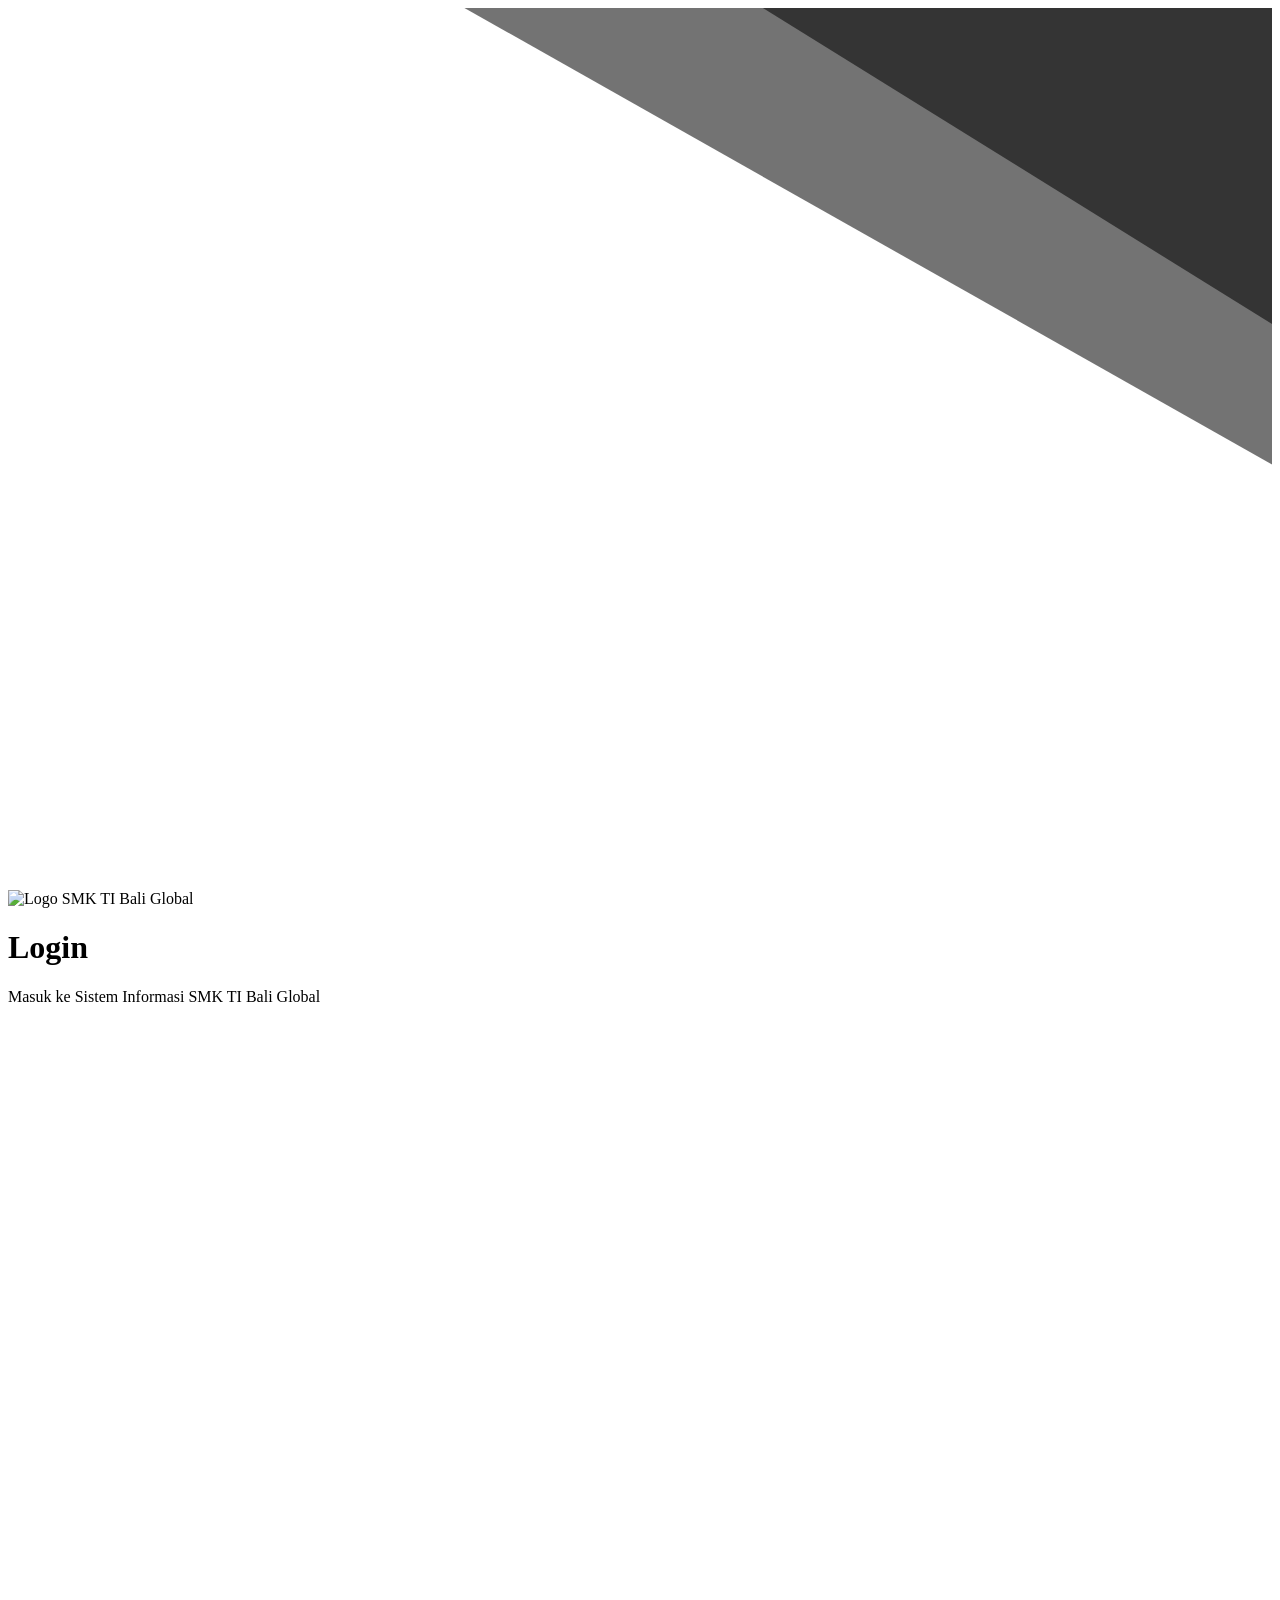
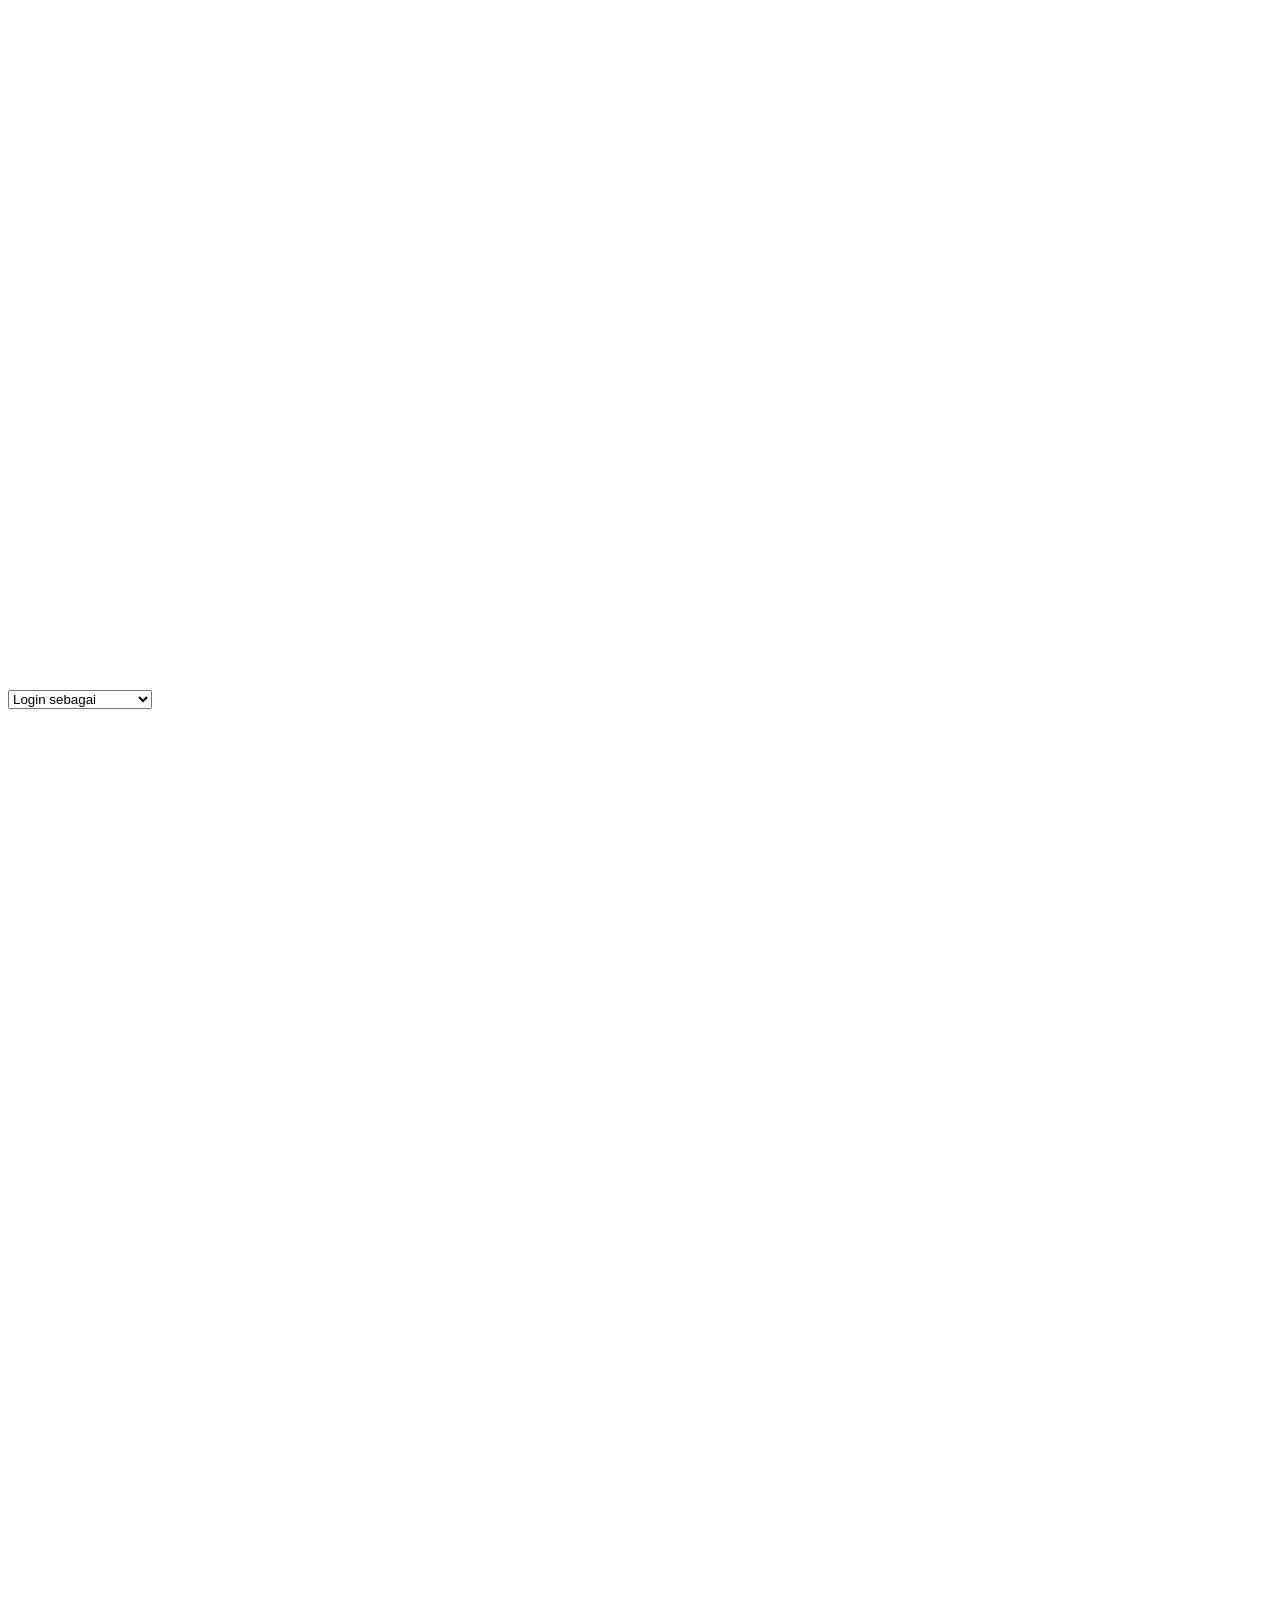
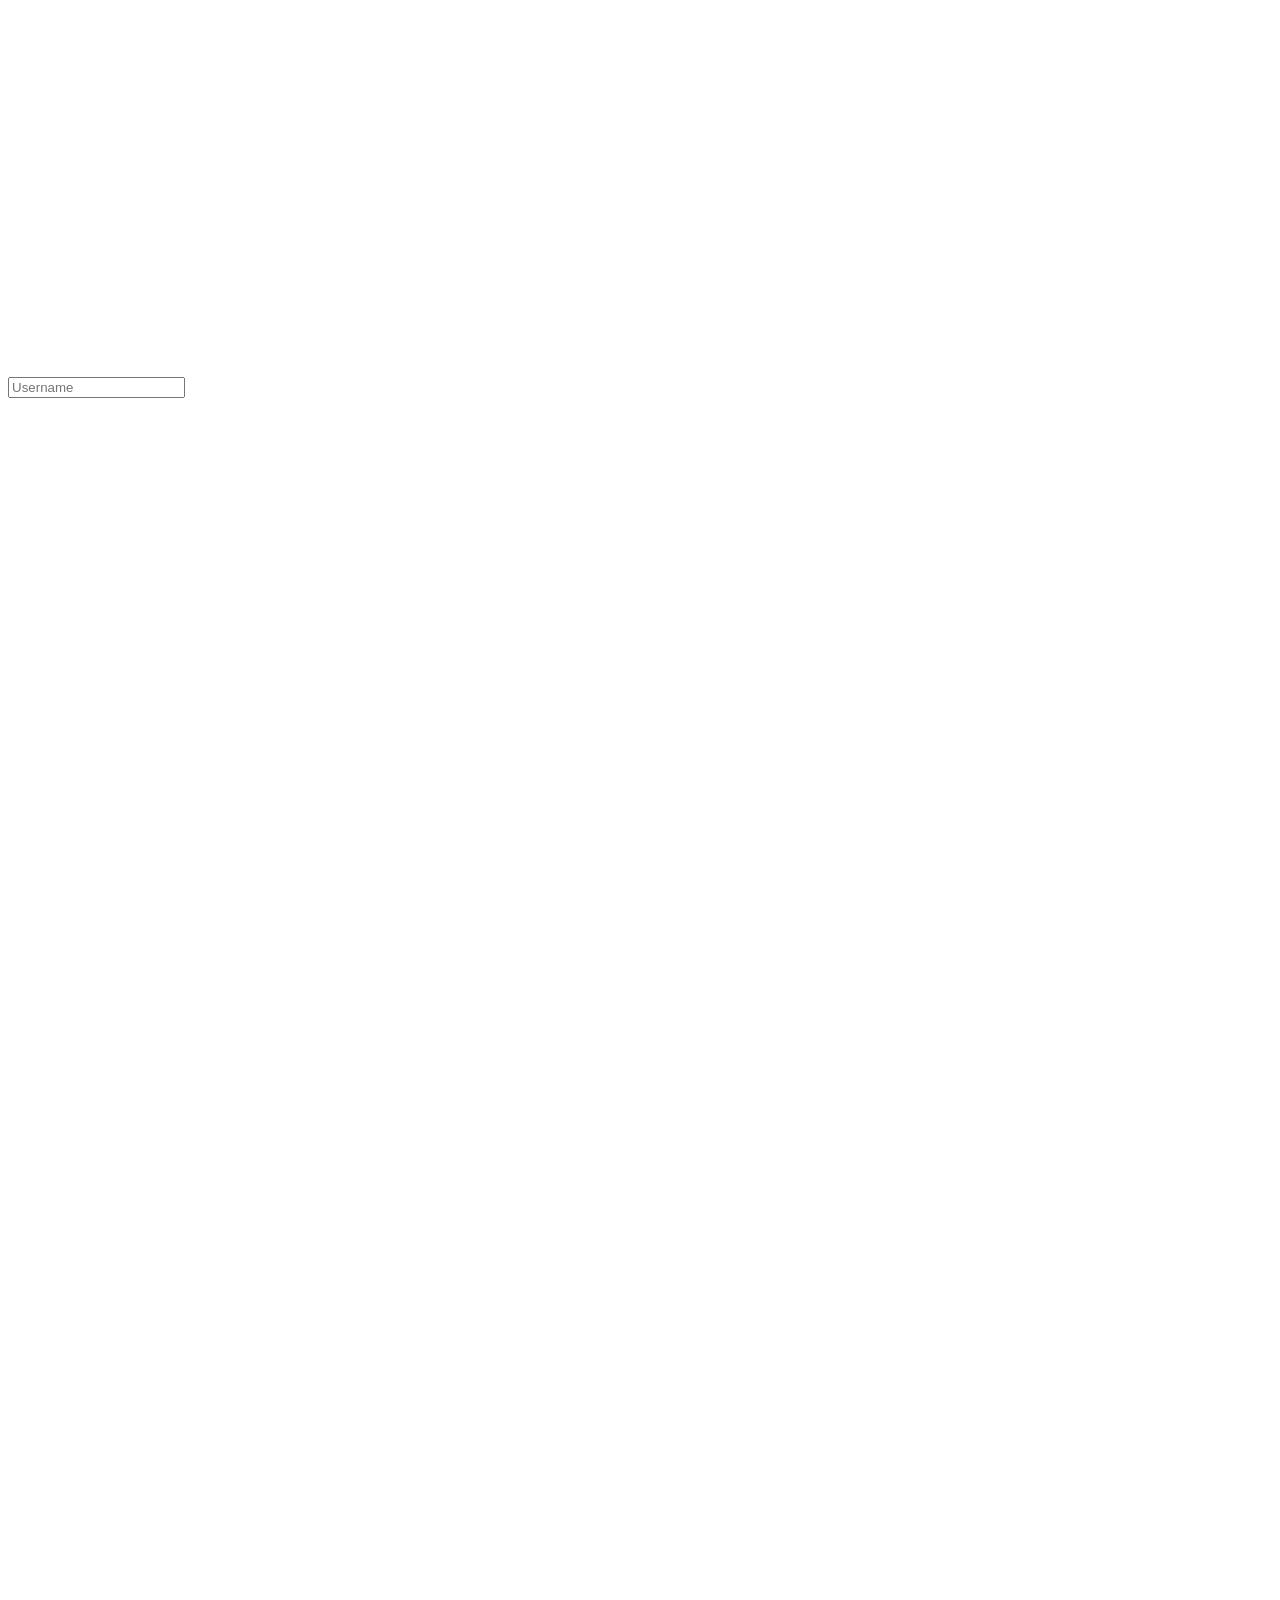
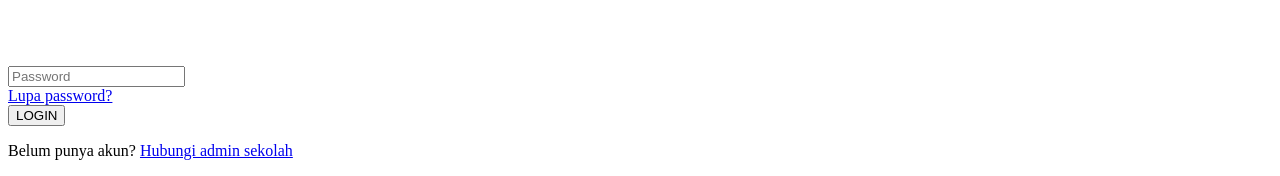
==== index.html @ 6b093556 "Create index.html" ====
<!DOCTYPE html>
<html lang="id">
<head>
<meta charset="UTF-8">
<meta name="viewport" content="width=device-width, initial-scale=1.0">
<title>Login — SIM SMK TI Bali Global</title>
<link rel="preconnect" href="https://fonts.googleapis.com">
<link rel="preconnect" href="https://fonts.gstatic.com" crossorigin>
<link href="https://fonts.googleapis.com/css2?family=Poppins:wght@500;600;700&family=Inter:wght@400;500;600&display=swap" rel="stylesheet">
<link rel="stylesheet" href="style.css">
</head>
<body>

<svg class="deco" viewBox="0 0 720 500" preserveAspectRatio="none" xmlns="http://www.w3.org/2000/svg" aria-hidden="true">
  <polygon points="720,0 720,260 260,0" fill="var(--gold)" opacity="0.55"/>
  <polygon points="720,0 720,180 430,0" fill="var(--flame)" opacity="0.55"/>
</svg>

<div class="card">
  <div class="panel">
    <div class="spin-stage">
      <img src="logo.png" alt="Logo SMK TI Bali Global" class="logo-spin">
    </div>
  </div>

  <div class="form-area">
    <h1>Login</h1>
    <p class="sub">Masuk ke Sistem Informasi SMK TI Bali Global</p>

    <form autocomplete="off">
      <div class="field select-field">
        <svg viewBox="0 0 24 24" fill="none" stroke-width="1.8" stroke-linecap="round" stroke-linejoin="round"><path d="M4 19.5V5a2 2 0 0 1 2-2h13v14H6a2 2 0 0 0-2 2Z"/><path d="M4 19.5A2 2 0 0 0 6 21h13"/></svg>
        <select required>
          <option value="" disabled selected>Login sebagai</option>
          <option value="siswa">Siswa</option>
          <option value="guru">Guru</option>
          <option value="industri">Pembimbing Industri</option>
          <option value="admin">Admin</option>
        </select>
      </div>

      <div class="field">
        <svg viewBox="0 0 24 24" fill="none" stroke-width="1.8" stroke-linecap="round" stroke-linejoin="round"><circle cx="12" cy="8" r="3.6"/><path d="M4.5 20c1.4-3.6 4.3-5.5 7.5-5.5s6.1 1.9 7.5 5.5"/></svg>
        <input type="text" placeholder="Username" required>
      </div>

      <div class="field">
        <svg viewBox="0 0 24 24" fill="none" stroke-width="1.8" stroke-linecap="round" stroke-linejoin="round"><rect x="5" y="10.5" width="14" height="9" rx="1.8"/><path d="M8 10.5V7.5a4 4 0 0 1 8 0v3"/></svg>
        <input type="password" placeholder="Password" required>
      </div>

      <div class="row-between">
        <label class="remember"> </label>
        <a href="#">Lupa password?</a>
      </div>

      <button type="submit" class="btn-login">LOGIN</button>
    </form>

    <p class="form-foot">Belum punya akun? <a href="#">Hubungi admin sekolah</a></p>
  </div>
</div>

<script src="script.js"></script>
</body>
</html>
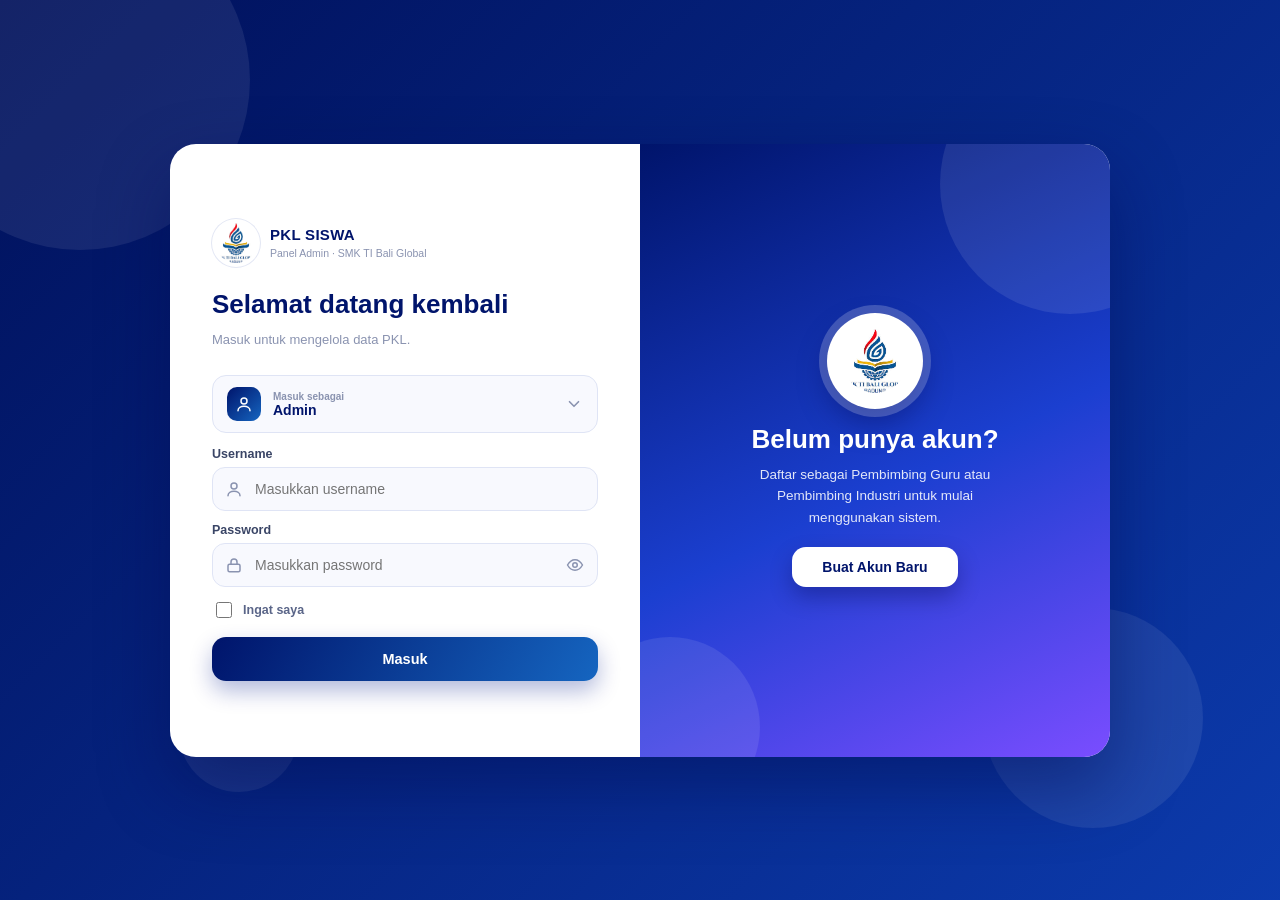
==== commit 4bb107df: "Add files via upload" ====
--- a/index.html
+++ b/index.html
@@ -2,65 +2,86 @@
 <html lang="id">
 <head>
 <meta charset="UTF-8">
-<meta name="viewport" content="width=device-width, initial-scale=1.0">
-<title>Login — SIM SMK TI Bali Global</title>
-<link rel="preconnect" href="https://fonts.googleapis.com">
-<link rel="preconnect" href="https://fonts.gstatic.com" crossorigin>
-<link href="https://fonts.googleapis.com/css2?family=Poppins:wght@500;600;700&family=Inter:wght@400;500;600&display=swap" rel="stylesheet">
+<meta name="viewport" content="width=device-width,initial-scale=1">
+<title>Admin - Sistem PKL Siswa</title>
 <link rel="stylesheet" href="style.css">
 </head>
 <body>
+<aside id="sidebar">
+  <div class="brand"><img src="[data-uri]" id="logoimg"><div><strong>PKL SISWA</strong><small>Panel Admin</small></div></div>
+  <div class="navscroll">
+  <nav>
+    <a class="active" href="#dashboard"><i class="ic"><svg viewBox="0 0 24 24" fill="none" stroke="currentColor" stroke-width="2" stroke-linecap="round" stroke-linejoin="round"><rect x="3" y="3" width="7" height="9" rx="1.5"/><rect x="14" y="3" width="7" height="5" rx="1.5"/><rect x="14" y="12" width="7" height="9" rx="1.5"/><rect x="3" y="16" width="7" height="5" rx="1.5"/></svg></i><span>Dashboard</span></a>
+    <a href="#notifikasi"><i class="ic"><svg viewBox="0 0 24 24" fill="none" stroke="currentColor" stroke-width="2" stroke-linecap="round" stroke-linejoin="round"><path d="M18 8a6 6 0 0 0-12 0c0 7-3 9-3 9h18s-3-2-3-9"/><path d="M13.73 21a2 2 0 0 1-3.46 0"/></svg></i><span>Notifikasi</span></a>
+    <a href="#siswa"><i class="ic"><svg viewBox="0 0 24 24" fill="none" stroke="currentColor" stroke-width="2" stroke-linecap="round" stroke-linejoin="round"><circle cx="12" cy="8" r="4"/><path d="M4 21c0-4 4-6 8-6s8 2 8 6"/></svg></i><span>Daftar Siswa</span></a>
+    <a href="#nilai"><i class="ic"><svg viewBox="0 0 24 24" fill="none" stroke="currentColor" stroke-width="2" stroke-linecap="round" stroke-linejoin="round"><rect x="6" y="4" width="12" height="17" rx="2"/><path d="M9 4V3a1 1 0 0 1 1-1h4a1 1 0 0 1 1 1v1"/><path d="M9 12l2 2 4-4"/></svg></i><span>Nilai Pkl Siswa</span></a>
+    <a href="#chat"><i class="ic"><svg viewBox="0 0 24 24" fill="none" stroke="currentColor" stroke-width="2" stroke-linecap="round" stroke-linejoin="round"><path d="M21 11.5a8.5 8.5 0 0 1-8.5 8.5 8.4 8.4 0 0 1-3.8-.9L3 21l1.9-5.7A8.5 8.5 0 1 1 21 11.5z"/></svg></i><span>Chat</span></a>
+    <a href="#admin2"><i class="ic"><svg viewBox="0 0 24 24" fill="none" stroke="currentColor" stroke-width="2" stroke-linecap="round" stroke-linejoin="round"><path d="M16 21v-2a4 4 0 0 0-4-4H6a4 4 0 0 0-4 4v2"/><circle cx="9" cy="7" r="4"/><path d="M22 21v-2a4 4 0 0 0-3-3.87"/><path d="M16 3.13a4 4 0 0 1 0 7.75"/></svg></i><span>Daftar Admin</span></a>
+    <a href="#guru"><i class="ic"><svg viewBox="0 0 24 24" fill="none" stroke="currentColor" stroke-width="2" stroke-linecap="round" stroke-linejoin="round"><circle cx="9" cy="8" r="4"/><path d="M2 21c0-4 3.5-6 7-6s7 2 7 6"/><path d="M16 11l2 2 4-4"/></svg></i><span>Daftar Guru</span></a>
+    <a href="#monitoring"><i class="ic"><svg viewBox="0 0 24 24" fill="none" stroke="currentColor" stroke-width="2" stroke-linecap="round" stroke-linejoin="round"><path d="M3 12h4l2 8 4-16 2 8h6"/></svg></i><span>Monitoring</span></a>
+    <a href="#penempatan"><i class="ic"><svg viewBox="0 0 24 24" fill="none" stroke="currentColor" stroke-width="2" stroke-linecap="round" stroke-linejoin="round"><rect x="4" y="3" width="16" height="18" rx="1"/><path d="M9 21v-4h6v4"/><path d="M8 7h1M8 11h1M15 7h1M15 11h1"/></svg></i><span>Tempat Pkl Siswa</span></a>
+    <a href="#rekomendasi"><i class="ic"><svg viewBox="0 0 24 24" fill="none" stroke="currentColor" stroke-width="2" stroke-linecap="round" stroke-linejoin="round"><path d="M3 21V10l5 3V10l5 3V7l5 4v10z"/><path d="M3 21h18"/></svg></i><span>Tempat Rekomendasi</span></a>
+    <a href="#jurusan"><i class="ic"><svg viewBox="0 0 24 24" fill="none" stroke="currentColor" stroke-width="2" stroke-linecap="round" stroke-linejoin="round"><path d="M2 9l10-5 10 5-10 5-10-5z"/><path d="M6 11v5c0 1.5 3 3 6 3s6-1.5 6-3v-5"/></svg></i><span>Jurusan</span></a>
+    <a href="#absensi"><i class="ic"><svg viewBox="0 0 24 24" fill="none" stroke="currentColor" stroke-width="2" stroke-linecap="round" stroke-linejoin="round"><rect x="3" y="4" width="18" height="17" rx="2"/><path d="M16 2v4M8 2v4M3 10h18"/><path d="M9 15l2 2 4-4"/></svg></i><span>Absensi</span></a>
+    <a href="#berkas"><i class="ic"><svg viewBox="0 0 24 24" fill="none" stroke="currentColor" stroke-width="2" stroke-linecap="round" stroke-linejoin="round"><path d="M3 6a1 1 0 0 1 1-1h5l2 2h9a1 1 0 0 1 1 1v10a1 1 0 0 1-1 1H4a1 1 0 0 1-1-1z"/></svg></i><span>Berkas</span></a>
+    <a href="#jurnal"><i class="ic"><svg viewBox="0 0 24 24" fill="none" stroke="currentColor" stroke-width="2" stroke-linecap="round" stroke-linejoin="round"><path d="M5 4a2 2 0 0 1 2-2h11v18H7a2 2 0 0 0-2 2z"/><path d="M5 22V4"/><path d="M9 7h6M9 11h6"/></svg></i><span>Jurnal PKL</span></a>
+  </nav>
+  </div>
+  <button class="logout" onclick="out()"><i class="ic"><svg viewBox="0 0 24 24" fill="none" stroke="currentColor" stroke-width="2" stroke-linecap="round" stroke-linejoin="round"><path d="M9 21H5a2 2 0 0 1-2-2V5a2 2 0 0 1 2-2h4"/><path d="M16 17l5-5-5-5"/><path d="M21 12H9"/></svg></i><span>Logout</span></button>
+</aside>
+<div id="backdrop" onclick="toggleMenu()"></div>
 
-<svg class="deco" viewBox="0 0 720 500" preserveAspectRatio="none" xmlns="http://www.w3.org/2000/svg" aria-hidden="true">
-  <polygon points="720,0 720,260 260,0" fill="var(--gold)" opacity="0.55"/>
-  <polygon points="720,0 720,180 430,0" fill="var(--flame)" opacity="0.55"/>
-</svg>
+<main>
+<header>
+  <button class="menu" onclick="toggleMenu()"><svg viewBox="0 0 24 24" fill="none" stroke="currentColor" stroke-width="2" stroke-linecap="round" stroke-linejoin="round"><path d="M4 7h16M4 12h16M4 17h16"/></svg></button>
+  <div><small>SISTEM PKL</small><h1 id="title">Dashboard Admin</h1></div>
+  <div class="account"><span class="avatar">AD</span><b>Administrator</b></div>
+</header>
 
-<div class="card">
-  <div class="panel">
-    <div class="spin-stage">
-      <img src="logo.png" alt="Logo SMK TI Bali Global" class="logo-spin">
-    </div>
+<div id="view"></div>
+</main>
+
+<div id="bottom"></div>
+<div id="modal" class="modal"><div class="modalbox" id="mbox"></div></div>
+
+<div id="auth" class="auth">
+ <i class="ab ab1"></i><i class="ab ab2"></i><i class="ab ab3"></i>
+ <div class="acard" id="acard">
+  <form class="apanel fl" id="fLogin" onsubmit="doLogin(event)" autocomplete="on">
+   <div class="abrand"><img class="alogo" alt=""><div><b>PKL SISWA</b><small>Panel Admin · SMK TI Bali Global</small></div></div>
+   <h2>Selamat datang kembali</h2><p class="asub">Masuk untuk mengelola data PKL.</p>
+   <div class="amsg" id="msgL"></div>
+   <div class="rsel" id="rsel"><button type="button" class="rbtn" onclick="rTog()"><span class="ric"><svg viewBox="0 0 24 24"><circle cx="12" cy="8" r="4"/><path d="M4 21c0-4 4-6 8-6s8 2 8 6"/></svg></span><span class="rtxt"><small>Masuk sebagai</small><b id="rlabel">Admin</b></span><svg class="rchev" viewBox="0 0 24 24"><path d="M6 9l6 6 6-6"/></svg></button>
+    <div class="rmenu" id="rmenu">
+     <button type="button" class="rop" data-r="Administrator" onclick="setRole('Administrator')"><span>Admin</span></button>
+     <button type="button" class="rop" data-r="Pembimbing Guru" onclick="setRole('Pembimbing Guru')"><span>Pembimbing Guru</span></button>
+     <button type="button" class="rop" data-r="Pembimbing Industri" onclick="setRole('Pembimbing Industri')"><span>Pembimbing Industri</span></button>
+     <button type="button" class="rop" data-r="Siswa" onclick="setRole('Siswa')"><span>Siswa</span></button>
+    </div></div>
+   <label>Username<span class="af"><svg viewBox="0 0 24 24"><circle cx="12" cy="8" r="4"/><path d="M4 21c0-4 4-6 8-6s8 2 8 6"/></svg><input id="lu" placeholder="Masukkan username" autocomplete="username" required></span></label>
+   <label>Password<span class="af"><svg viewBox="0 0 24 24"><rect x="4" y="11" width="16" height="10" rx="2"/><path d="M8 11V8a4 4 0 0 1 8 0v3"/></svg><input id="lp" type="password" placeholder="Masukkan password" autocomplete="current-password" required><button type="button" class="eye" onclick="eyeT('lp')" aria-label="Tampilkan password"><svg viewBox="0 0 24 24"><path d="M2 12s4-7 10-7 10 7 10 7-4 7-10 7S2 12 2 12z"/><circle cx="12" cy="12" r="3"/></svg></button></span></label>
+   <div class="arow"><label class="chkl"><input type="checkbox" id="lr"> Ingat saya</label></div>
+   <button class="abtn" type="submit">Masuk</button>
+      <p class="amob">Belum punya akun? <a href="#" onclick="swAuth(1);return false">Daftar</a></p>
+  </form>
+  <form class="apanel fr" id="fReg" onsubmit="doReg(event)" autocomplete="off">
+   <h2>Buat akun baru</h2><p class="asub">Untuk Admin/Pembimbing. Akun siswa dibuat admin di Daftar Siswa.</p>
+   <div class="amsg" id="msgR"></div>
+   <label>Kategori<span class="af"><select id="rk" onchange="rkc()"><option value="Pembimbing Guru">Pembimbing Guru</option><option value="Pembimbing Industri">Pembimbing Industri</option><option value="Administrator">Administrator</option></select></span></label>
+   <label id="rtw" style="display:none">Perusahaan<span class="af"><select id="rt"></select></span></label>
+   <label>Nama lengkap<span class="af"><svg viewBox="0 0 24 24"><circle cx="12" cy="8" r="4"/><path d="M4 21c0-4 4-6 8-6s8 2 8 6"/></svg><input id="rn" placeholder="Nama lengkap" required></span></label>
+   <label>Username<span class="af"><svg viewBox="0 0 24 24"><path d="M16 12a4 4 0 1 1-8 0 4 4 0 0 1 8 0z"/><path d="M16 12v1.5a2.5 2.5 0 0 0 5 0V12a9 9 0 1 0-3.5 7"/></svg><input id="ru" placeholder="Pilih username" required></span></label>
+   <label>Password<span class="af"><svg viewBox="0 0 24 24"><rect x="4" y="11" width="16" height="10" rx="2"/><path d="M8 11V8a4 4 0 0 1 8 0v3"/></svg><input id="rp" type="password" placeholder="Minimal 6 karakter" required><button type="button" class="eye" onclick="eyeT('rp')" aria-label="Tampilkan password"><svg viewBox="0 0 24 24"><path d="M2 12s4-7 10-7 10 7 10 7-4 7-10 7S2 12 2 12z"/><circle cx="12" cy="12" r="3"/></svg></button></span></label>
+   <label>Ulangi password<span class="af"><svg viewBox="0 0 24 24"><rect x="4" y="11" width="16" height="10" rx="2"/><path d="M8 11V8a4 4 0 0 1 8 0v3"/></svg><input id="rp2" type="password" placeholder="Ulangi password" required></span></label>
+   <button class="abtn" type="submit">Buat Akun</button>
+   <p class="amob">Sudah punya akun? <a href="#" onclick="swAuth(0);return false">Masuk</a></p>
+  </form>
+  <div class="aov" id="aov">
+   <div class="ovc ovA"><div class="ovi"><img class="alogo" alt=""></div><h3>Belum punya akun?</h3><p>Daftar sebagai Pembimbing Guru atau Pembimbing Industri untuk mulai menggunakan sistem.</p><button type="button" onclick="swAuth(1)">Buat Akun Baru</button></div>
+   <div class="ovc ovB"><div class="ovi"><img class="alogo" alt=""></div><h3>Sudah punya akun?</h3><p>Masuk untuk melanjutkan ke panel Sistem PKL Siswa.</p><button type="button" onclick="swAuth(0)">Masuk</button></div>
   </div>
-
-  <div class="form-area">
-    <h1>Login</h1>
-    <p class="sub">Masuk ke Sistem Informasi SMK TI Bali Global</p>
-
-    <form autocomplete="off">
-      <div class="field select-field">
-        <svg viewBox="0 0 24 24" fill="none" stroke-width="1.8" stroke-linecap="round" stroke-linejoin="round"><path d="M4 19.5V5a2 2 0 0 1 2-2h13v14H6a2 2 0 0 0-2 2Z"/><path d="M4 19.5A2 2 0 0 0 6 21h13"/></svg>
-        <select required>
-          <option value="" disabled selected>Login sebagai</option>
-          <option value="siswa">Siswa</option>
-          <option value="guru">Guru</option>
-          <option value="industri">Pembimbing Industri</option>
-          <option value="admin">Admin</option>
-        </select>
-      </div>
-
-      <div class="field">
-        <svg viewBox="0 0 24 24" fill="none" stroke-width="1.8" stroke-linecap="round" stroke-linejoin="round"><circle cx="12" cy="8" r="3.6"/><path d="M4.5 20c1.4-3.6 4.3-5.5 7.5-5.5s6.1 1.9 7.5 5.5"/></svg>
-        <input type="text" placeholder="Username" required>
-      </div>
-
-      <div class="field">
-        <svg viewBox="0 0 24 24" fill="none" stroke-width="1.8" stroke-linecap="round" stroke-linejoin="round"><rect x="5" y="10.5" width="14" height="9" rx="1.8"/><path d="M8 10.5V7.5a4 4 0 0 1 8 0v3"/></svg>
-        <input type="password" placeholder="Password" required>
-      </div>
-
-      <div class="row-between">
-        <label class="remember"> </label>
-        <a href="#">Lupa password?</a>
-      </div>
-
-      <button type="submit" class="btn-login">LOGIN</button>
-    </form>
-
-    <p class="form-foot">Belum punya akun? <a href="#">Hubungi admin sekolah</a></p>
-  </div>
+ </div>
 </div>
-
 <script src="script.js"></script>
 </body>
 </html>
--- a/style.css
+++ b/style.css
@@ -0,0 +1,1875 @@
+/* =========================================================
+   WENS PKL — ADMIN UI
+   VISUAL REDESIGN ONLY
+   index.html dan script.js tidak diubah.
+========================================================= */
+
+*{box-sizing:border-box}
+html,body{overflow-x:hidden;max-width:100%}
+html{scroll-behavior:smooth}
+body.menuopen{overflow:hidden}
+
+:root{
+  --navy:#183b68;
+  --navy-dark:#14345d;
+  --blue:#2d6fb7;
+  --blue-soft:#eef5fc;
+  --blue-hover:#e5effa;
+  --ink:#273449;
+  --muted:#7b8494;
+  --line:#e7ebf1;
+  --bg:#f5f7fa;
+  --white:#fff;
+  --green:#20a66a;
+  --green-bg:#eaf8f1;
+  --yellow:#d69b20;
+  --yellow-bg:#fff6df;
+  --red:#d9534f;
+  --red-bg:#fdeceb;
+  --shadow:0 2px 10px rgba(25,49,80,.045);
+  --shadow-hover:0 8px 24px rgba(25,49,80,.09);
+}
+
+body{
+  margin:0;
+  font-family:Inter,"Segoe UI",Arial,sans-serif;
+  background:var(--bg);
+  color:var(--ink);
+  -webkit-font-smoothing:antialiased;
+}
+button,input,select,textarea{font:inherit}
+button{border:0;cursor:pointer;transition:.16s ease}
+
+/* ========================= SIDEBAR ========================= */
+#backdrop{
+  display:none;
+  position:fixed;
+  inset:0;
+  background:rgba(10,29,51,.42);
+  z-index:40;
+}
+#backdrop.show{display:block}
+
+#sidebar{
+  position:fixed;
+  inset:0 auto 0 0;
+  width:214px;
+  background:#193f6d;
+  color:#fff;
+  padding:18px 12px 14px;
+  z-index:50;
+  display:flex;
+  flex-direction:column;
+  box-shadow:3px 0 16px rgba(17,42,70,.10);
+}
+
+.brand{
+  display:flex;
+  align-items:center;
+  gap:10px;
+  padding:5px 8px 18px;
+  margin-bottom:13px;
+  border-bottom:1px solid rgba(255,255,255,.10);
+}
+.brand img{
+  width:39px;
+  height:39px;
+  object-fit:contain;
+  background:#fff;
+  border-radius:9px;
+  padding:3px;
+  box-shadow:0 2px 7px rgba(0,0,0,.14);
+}
+.brand strong{
+  display:block;
+  color:#fff;
+  font-size:13px;
+  line-height:1.15;
+  letter-spacing:.1px;
+}
+.brand small{
+  display:block;
+  margin-top:3px;
+  color:#b8c8dc;
+  font-size:9px;
+  line-height:1.2;
+}
+.navscroll{flex:1 1 auto;overflow-y:auto;overflow-x:hidden;min-height:0;padding-right:2px}
+nav{display:grid;gap:3px}
+nav a{
+  color:#c6d3e5;
+  text-decoration:none;
+  padding:9px 10px;
+  min-height:37px;
+  border-radius:7px;
+  font-size:11px;
+  display:flex;
+  align-items:center;
+  gap:10px;
+  font-weight:500;
+  letter-spacing:.05px;
+}
+nav a:hover{
+  background:rgba(255,255,255,.075);
+  color:#fff;
+}
+nav a.active{
+  background:#315b88;
+  color:#fff;
+  font-weight:650;
+  box-shadow:inset 3px 0 0 #fff;
+}
+nav a.active .ic{color:#fff}
+.ic{
+  width:15px;
+  height:15px;
+  flex:none;
+  display:inline-flex;
+  color:#a9bed6;
+}
+.ic svg{width:100%;height:100%}
+nav a:hover .ic,nav a.active .ic{color:inherit}
+.logout{
+  flex:none;
+  margin-top:10px;
+  background:rgba(255,255,255,.065);
+  color:#d8e2ef;
+  padding:9px 10px;
+  min-height:37px;
+  border-radius:7px;
+  text-align:left;
+  font-size:11px;
+  font-weight:600;
+  display:flex;
+  align-items:center;
+  gap:10px;
+  border-top:1px solid rgba(255,255,255,.08);
+}
+.logout:hover{background:var(--red);color:#fff}
+.logout .ic{color:#a9bed6}
+.logout:hover .ic{color:#fff}
+
+/* ========================= MAIN / HEADER ========================= */
+main{margin-left:214px;min-height:100vh}
+header{
+  height:64px;
+  background:#fff;
+  border-bottom:1px solid var(--line);
+  display:flex;
+  align-items:center;
+  justify-content:space-between;
+  padding:0 28px;
+  position:sticky;
+  top:0;
+  z-index:30;
+  box-shadow:0 1px 7px rgba(22,45,72,.025);
+}
+header small{
+  display:block;
+  color:#8a93a2;
+  font-size:9px;
+  font-weight:500;
+  letter-spacing:.25px;
+}
+h1{
+  font-size:18px;
+  line-height:1.15;
+  margin:2px 0 0;
+  color:#273449;
+  font-weight:650;
+}
+.account{
+  display:flex;
+  align-items:center;
+  gap:9px;
+  font-size:10.5px;
+  font-weight:600;
+  color:#4a5669;
+}
+.avatar{
+  width:31px;
+  height:31px;
+  border-radius:50%;
+  background:#edf3f9;
+  color:#2d6fb7;
+  display:grid;
+  place-items:center;
+  font-size:10px;
+  font-weight:800;
+  border:1px solid #d7e4f2;
+}
+.menu{
+  display:none;
+  background:none;
+  font-size:22px;
+  color:var(--navy);
+  width:25px;
+  height:25px;
+  padding:0;
+}
+.menu svg{width:100%;height:100%}
+
+/* ========================= PAGES ========================= */
+.page{
+  display:none;
+  padding:25px 27px 35px;
+  max-width:1500px;
+  margin:auto;
+}
+.page.active{display:block}
+
+.hero{
+  background:#fff;
+  color:var(--ink);
+  padding:21px 23px;
+  border:1px solid var(--line);
+  border-radius:9px;
+  margin-bottom:17px;
+  position:relative;
+  overflow:hidden;
+  box-shadow:var(--shadow);
+}
+.hero::after{
+  content:"";
+  position:absolute;
+  right:-70px;
+  top:-80px;
+  width:210px;
+  height:210px;
+  border-radius:50%;
+  background:radial-gradient(circle,rgba(45,111,183,.08),transparent 70%);
+}
+.hero span,.intro span,.modalbox>span{
+  font-size:9px;
+  font-weight:750;
+  letter-spacing:.75px;
+  color:#7e8998;
+}
+.hero h2{
+  margin:6px 0 5px;
+  font-size:21px;
+  line-height:1.25;
+  color:#25364e;
+  font-weight:700;
+}
+.hero p,.intro p{
+  font-size:10.5px;
+  line-height:1.55;
+  color:var(--muted);
+  margin:0;
+}
+
+/* ========================= DASHBOARD STATS ========================= */
+.stats{
+  display:grid;
+  grid-template-columns:repeat(4,1fr);
+  gap:13px;
+  margin-bottom:17px;
+}
+.stats>div,.mini>div{
+  background:#fff;
+  border:1px solid var(--line);
+  border-radius:9px;
+  padding:14px 15px;
+  box-shadow:var(--shadow);
+  min-height:82px;
+}
+.stats>div:hover,.mini>div:hover,.card:hover,.studentgrid article:hover,.profile:hover{
+  box-shadow:var(--shadow-hover);
+}
+.stats i{
+  float:left;
+  width:36px;
+  height:36px;
+  background:var(--blue-soft);
+  color:var(--blue);
+  border-radius:8px;
+  padding:9px;
+  margin-right:10px;
+  font-style:normal;
+  font-weight:700;
+}
+.stat-ic{width:18px;height:18px;display:block}
+.stat-ic svg{width:100%;height:100%}
+.stats span,.stats small{
+  display:block;
+  color:#8a93a2;
+  font-size:8px;
+  line-height:1.25;
+  font-weight:650;
+  letter-spacing:.35px;
+  text-transform:uppercase;
+}
+.stats b{
+  display:block;
+  font-size:20px;
+  line-height:1.2;
+  color:#26364c;
+  margin-top:3px;
+}
+
+/* ========================= CARDS / TABLES ========================= */
+.grid2{
+  display:grid;
+  grid-template-columns:1.65fr 1fr;
+  gap:15px;
+}
+.card,.studentgrid article,.profile{
+  background:#fff;
+  border:1px solid var(--line);
+  border-radius:9px;
+  padding:16px;
+  box-shadow:var(--shadow);
+  max-width:100%;
+  overflow-x:auto;
+  -webkit-overflow-scrolling:touch;
+}
+.card h3{
+  margin:0;
+  font-size:12px;
+  color:#2a394f;
+  font-weight:700;
+}
+.card>p{
+  color:var(--muted);
+  font-size:9.5px;
+  line-height:1.5;
+  margin:3px 0 12px;
+}
+
+table{width:100%;border-collapse:collapse;min-width:620px}
+th{
+  text-align:left;
+  color:#8a93a2;
+  font-size:8px;
+  font-weight:700;
+  letter-spacing:.35px;
+  text-transform:uppercase;
+  padding:9px 7px;
+  border-bottom:1px solid #dfe5ed;
+  background:#fbfcfe;
+}
+td{
+  font-size:9.5px;
+  line-height:1.35;
+  padding:11px 7px;
+  border-bottom:1px solid #eef1f5;
+  color:#3c4759;
+  vertical-align:middle;
+}
+td small,td b{display:block}
+td b{font-weight:650;color:#303d51}
+td small{color:#9299a6;font-size:8px;margin-top:2px}
+tr:hover td{background:#fafcfe}
+.card button,table button{
+  background:var(--blue-soft);
+  color:#2d6fb7;
+  padding:6px 9px;
+  border-radius:6px;
+  font-size:8.5px;
+  font-weight:700;
+}
+.card button:hover,table button:hover{background:var(--blue);color:#fff}
+
+/* Status badges */
+.ok,.pending,.rev{
+  font-style:normal;
+  font-size:7.5px;
+  font-weight:750;
+  letter-spacing:.25px;
+  padding:4px 7px;
+  border-radius:5px;
+  display:inline-block;
+  text-transform:uppercase;
+}
+.ok{background:var(--green-bg);color:#178457}
+.pending{background:var(--yellow-bg);color:#b27a13}
+.rev{background:var(--red-bg);color:#c74642}
+
+/* ========================= NOTICES ========================= */
+.notice{
+  display:flex;
+  gap:9px;
+  background:#f4f8fd;
+  padding:10px 11px;
+  border-radius:7px;
+  margin-top:9px;
+  color:#3d6e9f;
+  align-items:flex-start;
+  border-left:3px solid #5e93c9;
+}
+.notice b,.notice small{
+  display:block;
+  color:#455367;
+  font-size:9px;
+  line-height:1.35;
+}
+.notice b{font-weight:650}
+.notice small{color:#8b94a2;font-size:8px;margin-top:2px}
+.notice.warn{background:#fff7e6;color:#a87412;border-left-color:#e0a528}
+.notice.warn b{color:#8d681d}
+.notice.warn small{color:#a18b60}
+.notice-ic{width:16px;height:16px;flex:none;display:block;margin-top:1px}
+.notice-ic svg{width:100%;height:100%}
+
+/* ========================= PAGE INTRO ========================= */
+.intro{
+  display:flex;
+  justify-content:space-between;
+  align-items:flex-end;
+  gap:14px;
+  margin-bottom:15px;
+}
+.intro span{color:#8b94a2}
+.intro h2{
+  margin:4px 0 2px;
+  font-size:20px;
+  line-height:1.2;
+  color:#27374e;
+  font-weight:700;
+}
+.intro>button,.primary{
+  background:#214e7e;
+  color:#fff;
+  padding:8px 12px;
+  border-radius:6px;
+  font-size:9px;
+  line-height:1.2;
+  font-weight:700;
+  white-space:nowrap;
+}
+.intro>button:hover,.primary:hover{background:#2d6fb7}
+
+.search{
+  width:100%;
+  padding:9px 11px;
+  border:1px solid #dfe5ed;
+  border-radius:7px;
+  margin-bottom:12px;
+  outline:none;
+  background:#fff;
+  color:#39475b;
+  font-size:10px;
+}
+.search::placeholder{color:#a0a7b2}
+.search:focus{border-color:#7ea8cf;box-shadow:0 0 0 3px rgba(45,111,183,.08)}
+
+/* ========================= STUDENT / PARTNER CARDS ========================= */
+.studentgrid{
+  display:grid;
+  grid-template-columns:repeat(3,1fr);
+  gap:13px;
+}
+.studentgrid .row{display:flex;justify-content:space-between;align-items:center}
+.big{width:43px;height:43px}
+.studentgrid h3{font-size:12px;margin:11px 0 2px;color:#2b3a50}
+.studentgrid p,.studentgrid small{font-size:8.5px;color:var(--muted);display:block;line-height:1.4}
+.studentgrid hr{border:0;border-top:1px solid var(--line);margin:12px 0}
+.studentgrid label{display:block;font-size:8px;color:#7f8997;margin-top:11px;font-weight:600}
+.studentgrid label strong{float:right;color:#3b72aa}
+.bar{height:5px;background:#edf1f6;border-radius:8px;margin-top:5px;overflow:hidden}
+.bar i{display:block;height:100%;background:#5b91c3}
+.full{width:100%;margin-top:12px;background:#214e7e;color:#fff;padding:8px;border-radius:6px;font-weight:700;font-size:9px}
+.full:hover{background:#2d6fb7}
+
+/* ========================= MINI STATS ========================= */
+.mini{display:grid;grid-template-columns:repeat(4,1fr);gap:12px;margin-bottom:15px}
+.mini b{display:block;font-size:19px;line-height:1.2;margin-top:3px;color:#2b3a50}
+.mini.three{grid-template-columns:repeat(3,1fr)}
+
+/* ========================= MAP ========================= */
+.map{
+  min-height:380px;
+  border-radius:9px;
+  background:#eef2f6;
+  position:relative;
+  background-image:linear-gradient(#dfe5ec 1px,transparent 1px),linear-gradient(90deg,#dfe5ec 1px,transparent 1px);
+  background-size:38px 38px;
+  border:1px solid var(--line);
+}
+.map b{
+  position:absolute;
+  background:#3d7db8;
+  color:#fff;
+  border:3px solid white;
+  border-radius:50%;
+  padding:5px;
+  left:35%;top:30%;
+  box-shadow:0 3px 10px rgba(0,0,0,.12);
+}
+.map b:nth-child(2){left:65%;top:55%;background:#20a66a}
+.map b:nth-child(3){left:50%;top:72%;background:#d39a28}
+.map span{position:absolute;bottom:12px;left:12px;background:#fff;padding:7px 9px;border-radius:6px;font-size:8px;color:var(--muted);box-shadow:var(--shadow)}
+
+.person{display:flex;gap:9px;align-items:center;padding:10px 0;border-bottom:1px solid #eef1f5;font-size:9.5px}
+.person small{display:block;color:var(--muted);font-size:8px;margin-top:2px}
+
+/* ========================= PROFILE ========================= */
+.profile{display:grid;grid-template-columns:auto 1fr;gap:13px;align-items:center}
+.profile hr{grid-column:1/-1;width:100%;border:0;border-top:1px solid var(--line)}
+.profile p{font-size:9px;color:var(--muted)}
+.profile h2{color:#2b3a50;font-size:18px}
+.huge{width:65px;height:65px;font-size:18px;border:2px solid #c9d9e8}
+
+/* ========================= MODALS / FORMS ========================= */
+.modal{
+  display:none;
+  position:fixed;
+  inset:0;
+  background:rgba(17,38,62,.48);
+  z-index:100;
+  align-items:center;
+  justify-content:center;
+  padding:15px;
+  backdrop-filter:blur(2px);
+}
+.modal.show{display:flex}
+.modalbox{
+  background:#fff;
+  width:min(560px,100%);
+  padding:21px;
+  border:1px solid var(--line);
+  border-radius:10px;
+  position:relative;
+  max-height:92vh;
+  overflow:auto;
+  box-shadow:0 18px 55px rgba(14,35,58,.18);
+}
+.modalbox h2{font-size:16px;margin:7px 0 2px;color:#2b3a50}
+.modalbox label{display:block;font-size:9px;font-weight:700;color:#4b5668;margin-top:11px}
+.modalbox input,.modalbox select,.modalbox textarea{
+  width:100%;
+  margin-top:5px;
+  border:1px solid #dfe5ed;
+  border-radius:6px;
+  padding:9px;
+  outline:none;
+  background:#fbfcfe;
+  color:#3e4b5e;
+  font-size:10px;
+}
+.modalbox input:focus,.modalbox select:focus,.modalbox textarea:focus{border-color:#76a1c9;box-shadow:0 0 0 3px rgba(45,111,183,.07)}
+.modalbox textarea{min-height:80px;resize:vertical}
+.x{
+  position:absolute;
+  right:11px;
+  top:10px;
+  border-radius:50%;
+  width:27px;
+  height:27px;
+  background:#f0f3f7;
+  color:#647083;
+  font-size:14px;
+}
+.x:hover{background:var(--red-bg);color:var(--red)}
+.photo{height:115px;background:var(--blue-soft);border-radius:7px;margin:13px 0;display:grid;place-items:center;font-size:25px;color:#3b79b4}
+.photo small{display:block;font-size:8px;color:var(--muted)}
+.actions{display:flex;justify-content:flex-end;gap:7px;margin-top:14px}
+.danger{background:var(--red-bg);color:var(--red);padding:8px 11px;border-radius:6px;font-size:9px;font-weight:700}
+.danger:hover{background:var(--red);color:#fff}
+.actions>button:first-child{padding:8px 11px;border-radius:6px;background:#eef1f5;color:#536073;font-weight:600;font-size:9px}
+.actions>button:first-child:hover{background:#e1e6ed}
+.modalbox>small{color:var(--muted);font-size:8px}
+
+/* ========================= CHAT ========================= */
+.chatwrap{display:grid;grid-template-columns:250px 1fr;gap:13px;height:520px}
+.chatlist{background:#fff;border:1px solid var(--line);border-radius:9px;box-shadow:var(--shadow);overflow:auto;padding:6px}
+.chatitem{display:flex;align-items:center;gap:8px;padding:10px 8px;border-radius:7px;cursor:pointer;position:relative}
+.chatitem:hover,.chatitem.active{background:#edf4fb}
+.chatitem b{display:block;font-size:9.5px;color:#34445a}
+.chatitem small{display:block;font-size:8px;color:var(--muted);white-space:nowrap;overflow:hidden;text-overflow:ellipsis;max-width:150px;margin-top:2px}
+.chatitem .dot{position:absolute;right:8px;top:12px;width:7px;height:7px;border-radius:50%;background:#d7a02c}
+.chatbox{background:#fff;border:1px solid var(--line);border-radius:9px;box-shadow:var(--shadow);display:flex;flex-direction:column;overflow:hidden}
+.chatbox-head{padding:12px 15px;border-bottom:1px solid var(--line)}
+.chatbox-head b{color:#34445a;font-size:11px}
+.chatbox-head small{color:var(--muted);font-size:8px;display:block;margin-top:2px}
+.chatmsgs{flex:1;overflow:auto;padding:15px;display:flex;flex-direction:column;gap:8px}
+.msg{max-width:70%;padding:8px 10px;border-radius:9px;font-size:9.5px;line-height:1.45}
+.msg.in{background:#f0f2f5;color:#475365;align-self:flex-start;border-bottom-left-radius:2px}
+.msg.out{background:#3b78b2;color:#fff;align-self:flex-end;border-bottom-right-radius:2px}
+.chatinput{display:flex;gap:7px;padding:10px;border-top:1px solid var(--line)}
+.chatinput input{flex:1;border:1px solid #dfe5ed;border-radius:6px;padding:8px 10px;outline:none;font-size:9.5px}
+.chatinput input:focus{border-color:#76a1c9}
+.chatinput button{background:#214e7e;color:#fff;padding:0 14px;border-radius:6px;font-weight:700;font-size:9px}
+.chatinput button:hover{background:#2d6fb7}
+
+/* ========================= RESPONSIVE ========================= */
+@media(max-width:1100px){
+  .stats{grid-template-columns:repeat(2,1fr)}
+  .grid2{grid-template-columns:1fr}
+  .studentgrid{grid-template-columns:repeat(2,1fr)}
+}
+
+@media(max-width:720px){
+  #sidebar{transform:translateX(-100%);transition:.2s;box-shadow:8px 0 24px rgba(0,0,0,.15)}
+  #sidebar.open{transform:translateX(0)}
+  main{margin-left:0}
+  header{height:60px;padding:0 15px}
+  header h1{font-size:16px}
+  .menu{display:block}
+  .account b{display:none}
+  .page{padding:18px 13px 25px}
+  .hero{padding:17px 18px}
+  .hero h2{font-size:18px}
+  .studentgrid{grid-template-columns:1fr}
+  .stats{grid-template-columns:1fr 1fr;gap:9px}
+  .stats>div,.mini>div{padding:12px}
+  .mini{grid-template-columns:1fr 1fr}
+  .intro{display:block}
+  .intro>button{margin-top:9px}
+  .three{grid-template-columns:1fr}
+  .mini.three{grid-template-columns:1fr}
+  .profile{grid-template-columns:1fr}
+  .profile .avatar{margin:auto}
+  .profile>div:nth-child(2){text-align:center}
+  .chatwrap{grid-template-columns:1fr;height:auto}
+  .chatlist{max-height:180px}
+  .chatbox{height:420px}
+}
+
+@media(max-width:430px){
+  .stats{grid-template-columns:1fr}
+  .stats>div{min-height:70px}
+  .mini{grid-template-columns:1fr}
+  .card,.studentgrid article,.profile{padding:13px}
+}
+
+
+/* =========================================================
+   COMFORT VISUAL LAYER
+   Hanya menyesuaikan warna, kontras, border, dan shadow
+   agar tampilan lebih lembut di mata.
+   Struktur/fungsi HTML & JS tidak diubah.
+========================================================= */
+
+:root{
+  --navy:#24466d;
+  --navy-dark:#1f3d60;
+  --blue:#4f7fae;
+  --blue-soft:#f0f5f9;
+  --blue-hover:#eaf1f7;
+  --ink:#354255;
+  --muted:#7f8998;
+  --line:#e5e9ee;
+  --bg:#f3f5f7;
+  --white:#fff;
+  --green:#32966e;
+  --green-bg:#edf7f2;
+  --yellow:#b88a32;
+  --yellow-bg:#fbf6e9;
+  --red:#c96a67;
+  --red-bg:#faefee;
+  --shadow:0 2px 9px rgba(37,58,82,.035);
+  --shadow-hover:0 6px 18px rgba(37,58,82,.065);
+}
+
+/* Latar utama dibuat sedikit abu-abu agar kartu putih tidak terlalu
+   menyilaukan dan batas antarbagian tetap mudah dibaca. */
+body{
+  background:#f3f5f7;
+  color:#354255;
+}
+
+/* Sidebar: tetap biru seperti referensi, tetapi sedikit lebih soft. */
+#sidebar{
+  background:#24486f;
+  box-shadow:2px 0 12px rgba(25,45,68,.075);
+}
+.brand{
+  border-bottom-color:rgba(255,255,255,.075);
+}
+.brand small{color:#c0cede}
+nav a{color:#ccd7e4}
+nav a:hover{background:rgba(255,255,255,.055)}
+nav a.active{
+  background:#31577e;
+  box-shadow:inset 3px 0 0 rgba(255,255,255,.9);
+}
+.ic{color:#b7c7d8}
+
+/* Header */
+header{
+  background:#fcfcfd;
+  border-bottom-color:#e3e7ec;
+  box-shadow:0 1px 6px rgba(28,49,72,.02);
+}
+header small{color:#8c95a1}
+h1{color:#344154}
+.avatar{
+  background:#f0f4f8;
+  color:#527ca4;
+  border-color:#dce5ed;
+}
+
+/* Semua kartu */
+.hero,
+.stats>div,
+.mini>div,
+.card,
+.studentgrid article,
+.profile,
+.chatlist,
+.chatbox{
+  border-color:#e5e9ee;
+  box-shadow:0 2px 9px rgba(37,58,82,.035);
+}
+
+.hero{
+  background:#fdfdfd;
+}
+.hero::after{
+  background:radial-gradient(circle,rgba(79,127,174,.055),transparent 70%);
+}
+.hero h2,
+.intro h2,
+.card h3,
+.profile h2{
+  color:#354255;
+}
+
+/* Statistik */
+.stats i{
+  background:#f0f5f9;
+  color:#557fa8;
+}
+.stats span,.stats small{color:#8993a0}
+.stats b,.mini b{color:#354255}
+
+/* Tabel dibuat lebih soft, tanpa garis yang terlalu kontras */
+th{
+  color:#8993a0;
+  background:#f8fafb;
+  border-bottom-color:#e1e6eb;
+}
+td{
+  color:#465365;
+  border-bottom-color:#edf0f3;
+}
+td b{color:#39475a}
+td small{color:#939ba6}
+tr:hover td{background:#fafbfd}
+
+/* Tombol */
+.card button,
+table button{
+  background:#f0f5f9;
+  color:#527ca4;
+}
+.card button:hover,
+table button:hover{
+  background:#557fa8;
+  color:#fff;
+}
+.intro>button,
+.primary,
+.full,
+.chatinput button{
+  background:#315d87;
+}
+.intro>button:hover,
+.primary:hover,
+.full:hover,
+.chatinput button:hover{
+  background:#4776a0;
+}
+
+/* Badge status tidak terlalu mencolok */
+.ok{background:#edf7f2;color:#2d8562}
+.pending{background:#fbf6e9;color:#9d762b}
+.rev{background:#faefee;color:#b75f5b}
+
+/* Input/form */
+.search,
+.modalbox input,
+.modalbox select,
+.modalbox textarea,
+.chatinput input{
+  border-color:#dfe5ea;
+  background:#fcfdfe;
+  color:#465365;
+}
+.search:focus,
+.modalbox input:focus,
+.modalbox select:focus,
+.modalbox textarea:focus{
+  border-color:#8eacc5;
+  box-shadow:0 0 0 3px rgba(79,127,174,.065);
+}
+.search::placeholder{color:#a1a8b1}
+
+/* Notice */
+.notice{
+  background:#f2f6fa;
+  border-left-color:#7c9fbe;
+  color:#557796;
+}
+.notice b{color:#526174}
+.notice small{color:#8c96a2}
+.notice.warn{
+  background:#fbf7ec;
+  border-left-color:#c5a15d;
+}
+.notice.warn b{color:#7f6a3e}
+.notice.warn small{color:#9c8c68}
+
+/* Modal dibuat tidak terlalu kontras */
+.modal{
+  background:rgba(24,42,61,.38);
+  backdrop-filter:blur(2px);
+}
+.modalbox{
+  background:#fdfdfd;
+  border-color:#e4e8ed;
+  box-shadow:0 16px 45px rgba(25,43,62,.14);
+}
+.x{
+  background:#f1f3f5;
+  color:#687587;
+}
+.x:hover{background:#f8eaea;color:#b75f5b}
+.photo{background:#f0f5f9;color:#5b82a5}
+
+/* Chat */
+.chatitem:hover,
+.chatitem.active{
+  background:#f0f5f9;
+}
+.msg.in{
+  background:#f1f3f5;
+  color:#4d5969;
+}
+.msg.out{
+  background:#527da5;
+}
+.chatbox-head b{color:#3c4a5d}
+
+/* Peta */
+.map{
+  background:#edf1f4;
+  background-image:
+    linear-gradient(#dfe4e9 1px,transparent 1px),
+    linear-gradient(90deg,#dfe4e9 1px,transparent 1px);
+}
+
+/* Sedikit mengurangi efek hover agar UI terasa tenang */
+.stats>div:hover,
+.mini>div:hover,
+.card:hover,
+.studentgrid article:hover,
+.profile:hover{
+  box-shadow:var(--shadow-hover);
+  transform:none;
+}
+
+/* Scrollbar tipis dan lembut */
+*{
+  scrollbar-width:thin;
+  scrollbar-color:#cbd3dc transparent;
+}
+*::-webkit-scrollbar{width:7px;height:7px}
+*::-webkit-scrollbar-track{background:transparent}
+*::-webkit-scrollbar-thumb{
+  background:#cbd3dc;
+  border-radius:10px;
+}
+*::-webkit-scrollbar-thumb:hover{background:#b8c3ce}
+
+/* Accent biru lembut pada judul halaman agar ada pembeda visual,
+   tetapi tetap nyaman di mata. */
+.intro span{
+  display:inline-flex;
+  align-items:center;
+  gap:7px;
+  color:#5b7897;
+  background:#eef4f9;
+  border:1px solid #e1eaf1;
+  border-radius:999px;
+  padding:4px 9px;
+  font-size:8.5px;
+  letter-spacing:.65px;
+}
+.intro span::before{
+  content:"";
+  width:5px;
+  height:5px;
+  border-radius:50%;
+  background:#6f94b6;
+}
+.intro h2{
+  position:relative;
+  display:inline-block;
+  color:#304b68;
+  margin-top:9px;
+  padding-bottom:7px;
+}
+.intro h2::after{
+  content:"";
+  position:absolute;
+  left:0;
+  bottom:0;
+  width:38px;
+  height:3px;
+  border-radius:5px;
+  background:#7fa1bd;
+}
+.intro p{color:#8793a1}
+
+/* Header title juga diberi aksen tipis agar hierarkinya lebih jelas. */
+header h1{color:#304861}
+header small{color:#8290a0}
+
+@media (max-width:640px){
+  .intro span{font-size:8px;padding:4px 8px}
+  .intro h2{margin-top:8px;padding-bottom:6px}
+  .intro h2::after{width:32px;height:2.5px}
+}
+
+
+/* =========================================================
+   WENS PKL — MODERN COMFORT OVERRIDES
+   VISUAL ONLY: HTML, JS, data & features stay untouched.
+   Goal: modern, calm, spacious, close to the reference UI.
+========================================================= */
+
+:root{
+  --navy:#21466f;
+  --navy-2:#2b5a86;
+  --blue:#4c78a3;
+  --blue-light:#eef4f8;
+  --ink:#344255;
+  --muted:#7e8997;
+  --line:#e4e9ee;
+  --bg:#f4f6f8;
+  --surface:#ffffff;
+  --surface-2:#fafbfc;
+  --green:#3c9270;
+  --green-bg:#edf7f2;
+  --yellow:#ad8130;
+  --yellow-bg:#fbf6e9;
+  --red:#bd6662;
+  --red-bg:#faefee;
+  --shadow-soft:0 1px 2px rgba(30,53,76,.025),0 5px 18px rgba(30,53,76,.035);
+  --shadow-card:0 2px 12px rgba(30,53,76,.045);
+}
+
+/* Base */
+body{
+  background:linear-gradient(180deg,#f6f7f9 0%,#f2f4f6 100%);
+  color:var(--ink);
+  letter-spacing:.01px;
+}
+::selection{background:#dce9f4;color:#294766}
+
+/* Sidebar: premium but not loud */
+#sidebar{
+  width:228px;
+  background:linear-gradient(180deg,#244b75 0%,#204568 100%);
+  padding:18px 13px 15px;
+  box-shadow:4px 0 22px rgba(23,47,70,.07);
+}
+.brand{
+  padding:4px 8px 19px;
+  margin-bottom:14px;
+  border-bottom:1px solid rgba(255,255,255,.085);
+}
+.brand img{
+  width:40px;height:40px;border-radius:10px;
+  box-shadow:0 4px 10px rgba(8,26,45,.13);
+}
+.brand strong{font-size:13px}
+.brand small{color:#c4d1df;font-size:9.5px}
+
+nav{gap:4px}
+nav a{
+  min-height:39px;
+  padding:9px 11px;
+  border-radius:8px;
+  color:#cbd7e4;
+  transition:background .18s ease,color .18s ease,transform .18s ease;
+}
+nav a:hover{
+  background:rgba(255,255,255,.065);
+  transform:translateX(1px);
+}
+nav a.active{
+  background:rgba(255,255,255,.115);
+  box-shadow:inset 3px 0 0 #d9e7f4;
+}
+nav a.active .ic{color:#fff}
+.logout{
+  min-height:39px;
+  border-radius:8px;
+  background:rgba(255,255,255,.055);
+  border-top:0;
+}
+
+/* Main/header */
+main{margin-left:228px}
+header{
+  height:68px;
+  padding:0 30px;
+  background:rgba(255,255,255,.96);
+  border-bottom:1px solid #e8ecf0;
+  box-shadow:0 1px 10px rgba(28,49,69,.025);
+}
+header small{
+  color:#929aa6;
+  font-size:9.5px;
+}
+h1{
+  color:#344255;
+  font-size:19px;
+  font-weight:700;
+}
+.avatar{
+  width:34px;height:34px;
+  background:#f0f4f8;
+  color:#557b9e;
+  border:1px solid #dce5ec;
+}
+
+/* Page spacing */
+.page{
+  padding:28px 30px 42px;
+}
+
+/* Section heading / hero */
+.hero{
+  background:var(--surface);
+  border:1px solid #e7ebef;
+  border-radius:13px;
+  padding:22px 24px;
+  margin-bottom:18px;
+  box-shadow:var(--shadow-soft);
+}
+.hero::after{
+  right:-80px;top:-100px;
+  width:240px;height:240px;
+  background:radial-gradient(circle,rgba(76,120,163,.065),transparent 68%);
+}
+.hero span,.intro span,.modalbox>span{
+  color:#87919e;
+  font-size:9px;
+  letter-spacing:.9px;
+}
+.hero h2{
+  color:#344255;
+  font-size:22px;
+  margin:7px 0 5px;
+  letter-spacing:-.15px;
+}
+.hero p,.intro p{
+  color:#87919e;
+}
+
+/* Cards */
+.stats{
+  gap:15px;
+}
+.stats>div,.mini>div,.card,.studentgrid article,.profile,.chatlist,.chatbox{
+  background:var(--surface);
+  border:1px solid #e6ebef;
+  border-radius:12px;
+  box-shadow:var(--shadow-card);
+}
+.stats>div,.mini>div{
+  padding:16px;
+  min-height:88px;
+}
+.stats>div:hover,.mini>div:hover,.card:hover,.studentgrid article:hover,.profile:hover{
+  transform:translateY(-1px);
+  box-shadow:0 7px 22px rgba(30,53,76,.065);
+}
+.stats i{
+  width:38px;height:38px;
+  padding:10px;
+  border-radius:10px;
+  background:#eef4f8;
+  color:#527a9d;
+}
+.stats span,.stats small{
+  color:#8a94a1;
+}
+.stats b{
+  color:#344255;
+}
+
+/* Content cards */
+.card{
+  overflow:hidden;
+}
+.card>h3,.card .cardhead{
+  padding:16px 18px;
+}
+.card h3{
+  color:#39475a;
+}
+.intro h2{
+  color:#344255;
+  letter-spacing:-.15px;
+}
+.intro p{color:#87919e}
+
+/* Tables */
+.tablewrap{
+  border:1px solid #e5eaee;
+  border-radius:11px;
+  background:#fff;
+  box-shadow:var(--shadow-soft);
+  overflow:auto;
+}
+table{border-collapse:separate;border-spacing:0}
+th{
+  background:#f7f9fa;
+  color:#8b95a1;
+  font-size:8.5px;
+  letter-spacing:.5px;
+  border-bottom:1px solid #e3e8ec;
+}
+td{
+  color:#4c5868;
+  border-bottom:1px solid #edf0f3;
+}
+tbody tr:last-child td{border-bottom:0}
+tbody tr:hover td{background:#fafcfd}
+
+/* Buttons */
+.primary,.full,.intro>button,.chatinput button{
+  background:#315f88;
+  box-shadow:0 2px 5px rgba(49,95,136,.12);
+}
+.primary:hover,.full:hover,.intro>button:hover,.chatinput button:hover{
+  background:#3d6f99;
+  box-shadow:0 4px 10px rgba(49,95,136,.15);
+}
+.card button,table button{
+  background:#f1f5f8;
+  color:#567b9c;
+}
+.card button:hover,table button:hover{
+  background:#e6eef4;
+  color:#3d6385;
+}
+
+/* Status */
+.ok{background:var(--green-bg);color:var(--green)}
+.pending{background:var(--yellow-bg);color:var(--yellow)}
+.rev{background:var(--red-bg);color:var(--red)}
+
+/* Forms */
+.modalbox input,.modalbox select,.modalbox textarea,
+.search,.chatinput input{
+  background:#fcfdfe;
+  border:1px solid #dfe5ea;
+  border-radius:8px;
+  color:#465365;
+  transition:border-color .16s ease,box-shadow .16s ease,background .16s ease;
+}
+.modalbox input:hover,.modalbox select:hover,.modalbox textarea:hover,
+.search:hover,.chatinput input:hover{
+  border-color:#ccd7e0;
+}
+.modalbox input:focus,.modalbox select:focus,.modalbox textarea:focus,
+.search:focus,.chatinput input:focus{
+  outline:none;
+  border-color:#86a5c0;
+  background:#fff;
+  box-shadow:0 0 0 3px rgba(76,120,163,.075);
+}
+
+/* Notices */
+.notice{
+  background:#f0f6fa;
+  border-left:3px solid #7e9db8;
+  color:#5e7890;
+  border-radius:8px;
+}
+.notice.warn{
+  background:#fbf7ed;
+  border-left-color:#c1a05e;
+}
+
+/* Modal: clean modern dialog */
+.modal{
+  background:rgba(20,35,51,.42);
+  backdrop-filter:blur(3px);
+}
+.modalbox{
+  background:#fff;
+  border:1px solid rgba(226,232,237,.95);
+  border-radius:15px;
+  box-shadow:0 22px 60px rgba(19,37,54,.18);
+}
+.x{
+  background:#f2f4f6;
+  color:#697687;
+}
+.x:hover{
+  background:#f8eded;
+  color:#b45f5b;
+}
+
+/* Chat */
+.chatitem:hover,.chatitem.active{background:#f0f5f8}
+.msg.in{
+  background:#f1f4f6;
+  color:#4f5b69;
+}
+.msg.out{background:#4f789d}
+
+/* Map / utility */
+.map{
+  background-color:#eef2f5;
+  background-image:
+    linear-gradient(#e0e5e9 1px,transparent 1px),
+    linear-gradient(90deg,#e0e5e9 1px,transparent 1px);
+}
+
+/* Softer scrollbar */
+*{scrollbar-width:thin;scrollbar-color:#c8d1da transparent}
+*::-webkit-scrollbar{width:7px;height:7px}
+*::-webkit-scrollbar-track{background:transparent}
+*::-webkit-scrollbar-thumb{background:#c8d1da;border-radius:20px}
+*::-webkit-scrollbar-thumb:hover{background:#b6c1cc}
+
+/* Mobile: keep the same functionality, improve touch comfort */
+@media (max-width:760px){
+  #sidebar{
+    width:260px;
+    box-shadow:8px 0 28px rgba(20,42,64,.14);
+  }
+  main{margin-left:0}
+  header{
+    height:68px;
+    padding:0 18px;
+  }
+  .page{
+    padding:21px 15px 32px;
+  }
+  .hero{
+    padding:20px 18px;
+    border-radius:13px;
+  }
+  .hero h2{font-size:21px}
+  .stats{
+    grid-template-columns:1fr;
+    gap:12px;
+  }
+  .stats>div,.mini>div{
+    min-height:82px;
+    border-radius:13px;
+  }
+  .card,.studentgrid article,.profile{
+    border-radius:13px;
+  }
+}
+
+/* Very small screens */
+@media (max-width:430px){
+  header{padding:0 14px}
+  .page{padding:18px 12px 28px}
+  .hero{padding:18px 16px}
+  .hero h2{font-size:20px}
+}
+
+/* =========================================================
+   SMK TI BALI GLOBAL BADUNG — SCHOOL IDENTITY THEME
+   Visual only: HTML, JS, data and functionality are untouched.
+   Palette follows the school's named identity colors:
+   Celtic Blue, Glory Red and Amber Gold.
+========================================================= */
+:root{
+  --school-blue:#1769AA;
+  --school-navy:#123B5D;
+  --school-red:#D62828;
+  --school-gold:#F4B400;
+  --school-blue-soft:#EAF4FB;
+  --school-bg:#F5F8FC;
+  --school-text:#26364A;
+  --school-muted:#718096;
+  --school-line:#DCE7F0;
+}
+
+body{
+  background:linear-gradient(180deg,#F7FAFD 0%,#F2F6FA 100%);
+  color:var(--school-text);
+}
+
+/* Desktop layout */
+#sidebar{
+  width:228px;
+  background:linear-gradient(180deg,var(--school-navy) 0%,#0E304D 100%);
+  box-shadow:4px 0 22px rgba(18,59,93,.13);
+}
+main{margin-left:228px}
+
+.brand{
+  border-bottom-color:rgba(244,180,0,.24);
+}
+.brand strong{color:#fff}
+.brand small{color:#C9DCEC}
+
+nav a{
+  color:#C9DCEC;
+}
+nav a:hover{
+  background:rgba(23,105,170,.30);
+  color:#fff;
+}
+nav a.active{
+  background:var(--school-blue);
+  color:#fff;
+  box-shadow:inset 3px 0 0 var(--school-gold);
+}
+.ic{color:#9FC1DB}
+nav a.active .ic{color:#fff}
+.logout:hover{background:var(--school-red)}
+
+header{
+  border-bottom:2px solid #E4EDF5;
+  box-shadow:0 2px 12px rgba(18,59,93,.035);
+}
+header h1{color:var(--school-navy)}
+header small{color:#8192A4}
+.avatar{
+  background:var(--school-blue-soft);
+  color:var(--school-blue);
+  border-color:#C8DEEE;
+}
+.menu{color:var(--school-blue)}
+
+.hero{
+  border-top:3px solid var(--school-blue);
+  background:linear-gradient(135deg,#fff 0%,#F7FBFE 100%);
+}
+.hero::after{
+  background:radial-gradient(circle,rgba(23,105,170,.12),transparent 70%);
+}
+.hero span,.intro span,.modalbox>span{color:var(--school-blue)}
+.hero h2{color:var(--school-navy)}
+
+/* Statistik: blue = utama, red = perhatian, gold = capaian/penekanan. */
+.stats>div:nth-child(1) i{background:#EAF4FB;color:var(--school-blue)}
+.stats>div:nth-child(2) i{background:#FDECEC;color:var(--school-red)}
+.stats>div:nth-child(3) i{background:#FFF6D9;color:#C88E00}
+.stats>div:nth-child(4) i{background:#EAF4FB;color:var(--school-navy)}
+.stats>div:nth-child(5) i{background:#FDECEC;color:var(--school-red)}
+.stats>div:nth-child(6) i{background:#FFF6D9;color:#C88E00}
+.stats>div:nth-child(7) i{background:#EAF4FB;color:var(--school-blue)}
+.stats>div:nth-child(8) i{background:#FDECEC;color:var(--school-red)}
+.stats b,.mini b{color:var(--school-navy)}
+
+.card,.studentgrid article,.profile,.chatlist,.chatbox{
+  border-color:var(--school-line);
+  box-shadow:0 2px 12px rgba(18,59,93,.045);
+}
+.card h3,.studentgrid h3,.profile h2{color:var(--school-navy)}
+
+th{
+  background:#F2F7FB;
+  color:#667B8E;
+  border-bottom-color:#D7E4EE;
+}
+td{border-bottom-color:#EAF0F5}
+tr:hover td{background:#F7FBFE}
+
+.card button,table button{
+  background:var(--school-blue-soft);
+  color:var(--school-blue);
+}
+.card button:hover,table button:hover{
+  background:var(--school-blue);
+  color:#fff;
+}
+
+.intro h2{color:var(--school-navy)}
+.intro h2::after{background:var(--school-gold)}
+.intro>button,.primary,.full,.chatinput button{
+  background:var(--school-blue);
+  box-shadow:0 3px 8px rgba(23,105,170,.18);
+}
+.intro>button:hover,.primary:hover,.full:hover,.chatinput button:hover{
+  background:var(--school-navy);
+  box-shadow:0 5px 12px rgba(18,59,93,.20);
+}
+
+.search:focus,
+.modalbox input:focus,.modalbox select:focus,.modalbox textarea:focus,
+.chatinput input:focus{
+  border-color:#6FA8D0;
+  box-shadow:0 0 0 3px rgba(23,105,170,.09);
+}
+
+.ok{background:#EAF8F1;color:#16835A}
+.pending{background:#FFF6D9;color:#A97700}
+.rev{background:#FDECEC;color:#C32626}
+
+.notice{
+  background:#EDF6FC;
+  border-left-color:var(--school-blue);
+  color:#426C8E;
+}
+.notice.warn{
+  background:#FFF7DF;
+  border-left-color:var(--school-gold);
+}
+.notice.warn b{color:#8E6900}
+
+.bar i{background:var(--school-blue)}
+.studentgrid label strong{color:var(--school-blue)}
+
+.map b{background:var(--school-blue)}
+.map b:nth-child(2){background:var(--school-red)}
+.map b:nth-child(3){background:var(--school-gold)}
+
+.x:hover{background:#FDECEC;color:var(--school-red)}
+.danger{background:#FDECEC;color:var(--school-red)}
+.danger:hover{background:var(--school-red);color:#fff}
+
+.photo{background:var(--school-blue-soft);color:var(--school-blue)}
+.chatitem:hover,.chatitem.active{background:var(--school-blue-soft)}
+.msg.out{background:var(--school-blue)}
+
+*{scrollbar-color:#AFC8DA transparent}
+*::-webkit-scrollbar-thumb{background:#AFC8DA}
+*::-webkit-scrollbar-thumb:hover{background:#8EADC3}
+
+@media (max-width:760px){
+  #sidebar{width:260px}
+  main{margin-left:0}
+  header{border-bottom:2px solid #E4EDF5}
+}
+
+/* =========================================================
+   PAGE-TITLE BANNER — SMK TI BALI GLOBAL BADUNG
+   Visual only: HTML/JS tidak diubah.
+   Judul tiap halaman (mis. "Notifikasi") diberi latar warna
+   khas sekolah, dan titik bulat sebelum label kecil dihapus.
+========================================================= */
+.intro span::before{
+  display:none;
+}
+.intro{
+  background:linear-gradient(120deg,var(--school-navy) 0%,var(--school-blue) 70%,#12b6c9 100%);
+  padding:16px 20px;
+  border-radius:12px;
+  box-shadow:0 4px 14px rgba(18,59,93,.18);
+}
+.intro span{
+  background:rgba(255,255,255,.16);
+  color:#fff;
+  border-color:rgba(255,255,255,.3);
+}
+.intro h2{color:#fff}
+.intro h2::after{background:var(--school-gold)}
+.intro p{color:rgba(255,255,255,.8)}
+.intro>button,.intro .primary{
+  background:#fff;
+  color:var(--school-navy);
+}
+.intro>button:hover,.intro .primary:hover{
+  background:var(--school-gold);
+  color:var(--school-navy);
+}
+.intro strong{color:#fff}
+
+/* Label pill kecil ("DATA MASTER", "SISTEM", dll) disembunyikan
+   sesuai permintaan — HTML tidak diubah, hanya disembunyikan. */
+.intro span{display:none}
+
+/* Perbaikan: layer lama menimpa .card jadi overflow:hidden,
+   sehingga tabel lebar (mis. Daftar Guru) tidak bisa digeser
+   ke kanan di layar sempit. Kembalikan agar bisa discroll. */
+.card{
+  overflow-x:auto;
+  overflow-y:visible;
+  -webkit-overflow-scrolling:touch;
+}
+
+/* Badge kode jurusan berwarna, bergantian mengikuti palet sekolah,
+   supaya tabel Jurusan tidak polos. */
+.jurcode{
+  display:inline-block;
+  padding:3px 9px;
+  border-radius:999px;
+  font-weight:700;
+  font-size:9px;
+  letter-spacing:.4px;
+}
+tr:nth-child(2) .jurcode{background:var(--school-blue-soft);color:var(--school-blue)}
+tr:nth-child(3) .jurcode{background:#FDECEC;color:var(--school-red)}
+tr:nth-child(4) .jurcode{background:#FFF6D9;color:#A97700}
+
+/* =========================================================
+   DASHBOARD — gradient hero & kartu statistik warna-warni
+   (menyamai tampilan aplikasi asli: banner gradasi cyan→biru
+   + kartu dengan ikon lingkaran berwarna-warni).
+   Visual only, tetap responsive di layar HP.
+========================================================= */
+.hero{
+  background:linear-gradient(120deg,#12b6c9 0%,var(--school-blue) 55%,var(--school-navy) 100%);
+  border:none;
+  color:#fff;
+}
+.hero::after{background:radial-gradient(circle,rgba(255,255,255,.18),transparent 70%)}
+.hero span{color:rgba(255,255,255,.85)}
+.hero h2{color:#fff}
+.hero p{color:rgba(255,255,255,.88)}
+
+.stats>div{position:relative;padding:14px 56px 14px 15px}
+.stats i{
+  position:absolute;top:14px;right:14px;
+  float:none;margin:0;
+  width:38px;height:38px;
+  border-radius:50%;
+  display:flex;align-items:center;justify-content:center;
+  color:#fff;
+  padding:0;
+}
+.stats>div:nth-child(1) i{background:#EC4899}
+.stats>div:nth-child(2) i{background:#7C5CFF}
+.stats>div:nth-child(3) i{background:#F2994A}
+.stats>div:nth-child(4) i{background:#22B573}
+.stats>div:nth-child(5) i{background:var(--school-navy)}
+.stats>div:nth-child(6) i{background:#12B6C9}
+.stats>div:nth-child(7) i{background:#EC4899}
+.stats>div:nth-child(8) i{background:#7C5CFF}
+
+@media(max-width:430px){
+  .stats>div{padding:12px 50px 12px 13px}
+  .stats i{width:32px;height:32px;top:12px;right:12px}
+}
+
+/* ===== Tambahan fungsional (tabel, pencarian, pagination, form) ===== */
+.srow{display:flex;gap:7px;margin-bottom:12px;align-items:flex-start}
+.srow .search{margin-bottom:0;flex:1}
+.srow>button{padding:9px 14px;border-radius:7px;background:#eef1f5;color:#536073;font-weight:700;font-size:9.5px;white-space:nowrap}
+.srow>button.primary{background:#315d87;color:#fff}
+.tablewrap{overflow-x:auto;-webkit-overflow-scrolling:touch}
+.tablewrap table{min-width:620px}
+td.acts{white-space:nowrap}td.acts button,td.acts .lnk{margin:0 3px 3px 0}
+.card button.danger,table button.danger{background:var(--red-bg);color:var(--red)}
+.card button.danger:hover,table button.danger:hover{background:var(--red);color:#fff}
+.lnk{display:inline-block;background:var(--blue-soft);color:#527ca4;padding:6px 9px;border-radius:6px;font-size:8.5px;font-weight:700;cursor:pointer;text-decoration:none}
+.lnk:hover{background:#557fa8;color:#fff}
+.pager{display:flex;justify-content:space-between;align-items:center;gap:8px;flex-wrap:wrap;margin-top:12px}
+.pager small{color:var(--muted);font-size:8.5px}.pager span{display:flex;gap:4px;flex-wrap:wrap}
+.pager button.on{background:#315d87!important;color:#fff!important}
+.ph{width:31px;height:31px;border-radius:50%;object-fit:cover;display:block}
+.pw{cursor:pointer;letter-spacing:1px}
+.big{max-width:100%;border-radius:7px}
+.chk{display:flex;flex-wrap:wrap;gap:6px 12px}.chk label{display:flex;align-items:center;gap:5px;margin:0}.chk input{width:auto}
+.modalbox{max-height:90vh;overflow-y:auto}
+.modalbox .tablewrap{margin-top:10px}
+.modalbox label>button{margin-top:6px;padding:7px 10px;border-radius:6px;background:var(--blue-soft);color:#527ca4;font-size:8.5px;font-weight:700}
+table.dl th{width:32%;text-align:left;white-space:nowrap}
+.card+.card,.notice+.srow,.card+.srow{margin-top:12px}
+@media(max-width:640px){.srow{flex-wrap:wrap}.srow .search{flex-basis:100%}.tablewrap table{min-width:560px}}
+
+/* ===== Perbaikan jarak & ikon ===== */
+#view{padding:25px 27px 40px;max-width:1500px;margin:0 auto}
+.intro{margin-bottom:18px}
+.intro+.card,.intro+.srow,.intro+.notice,.notice+.srow{margin-top:0}
+.srow{margin-top:4px;margin-bottom:16px}
+.stats{gap:14px;margin-bottom:20px}
+.grid2{gap:16px}
+.card{padding:20px}
+.notice{padding:12px 13px;gap:11px}
+th,td{padding-left:12px;padding-right:12px}
+/* ikon: ukuran tetap & di tengah lingkaran */
+.stats i.stat-ic{display:flex;align-items:center;justify-content:center;flex:none}
+.stats i.stat-ic svg{width:20px;height:20px;flex:none;display:block;overflow:visible}
+.notice-ic{display:flex;align-items:center;justify-content:center;width:18px;height:18px}
+.notice-ic svg{width:16px;height:16px;display:block}
+.ic{display:inline-flex;align-items:center;justify-content:center}
+.ic svg{width:15px;height:15px;display:block}
+/* badge jurusan seragam (tidak bergantung urutan baris) */
+.jurcode,tr:nth-child(n) .jurcode{background:var(--school-blue-soft,#EAF4FB);color:var(--school-blue,#1F6FB2)}
+@media(max-width:720px){
+  #view{padding:16px 16px 32px}
+  .stats{gap:12px}
+  .card{padding:16px}
+  .srow{gap:8px}.srow>button{flex:1}
+  .intro>button{margin-top:12px}
+  td.acts{white-space:normal}
+}
+
+/* =========================================================
+   TEMA BARU: navy + pink, hero beranda beranimasi
+========================================================= */
+:root{--nv:#00146b;--nv2:#001a8c;--bl:#1565c0;--pk:#ee3f86;--pk2:#f66fa5}
+body{background:#f4f6fc}
+#sidebar{background:linear-gradient(180deg,#00105a 0%,#001a8c 100%)}
+nav a.active{background:linear-gradient(90deg,var(--pk),var(--pk2));color:#fff;box-shadow:0 6px 16px rgba(238,63,134,.35)}
+nav a.active .ic{color:#fff}
+header{background:#fff;border-bottom:0;box-shadow:0 2px 14px rgba(0,20,107,.07)}
+h1,.card h3,.intro h2{color:var(--nv)}
+.intro{background:linear-gradient(120deg,var(--nv) 0%,var(--bl) 60%,#12b6c9 100%);border-radius:22px;padding:22px 24px;align-items:center;box-shadow:0 10px 26px rgba(0,26,140,.22)}
+.intro h2,.intro p,.intro span{color:#fff}
+.intro>button{background:#fff;color:var(--nv);border-radius:14px;font-weight:800}
+.card,.stats>div,.mini>div,.chatlist,.chatbox{border-radius:20px;border:0;box-shadow:0 8px 24px rgba(0,26,140,.07)}
+th{background:#eef1fb;color:var(--nv)}
+.srow>button.primary,.primary,.chatinput button,.full{background:var(--nv)!important;color:#fff}
+.srow .search,.search{border-radius:14px;border-color:#dfe4f5}
+.pager button.on{background:var(--nv)!important}
+.card button,table button{background:#eef1fb;color:var(--nv);border-radius:9px}
+.card button:hover,table button:hover{background:var(--nv);color:#fff}
+.modalbox{border-radius:22px}
+.stats i{box-shadow:0 6px 14px rgba(0,0,0,.14)}
+
+/* ---- Hero beranda ---- */
+.home{position:relative;overflow:hidden;border-radius:26px;min-height:300px;padding:34px 30px 24px;color:#fff;display:flex;flex-direction:column;justify-content:space-between;background:linear-gradient(180deg,#38c4ff 0%,#2a7fe0 35%,#0d2a9c 68%,#000a4a 100%);box-shadow:0 14px 34px rgba(0,26,140,.28)}
+.home>*{position:absolute}
+.home .htxt,.home .hinfo{position:relative;z-index:5}
+.home .sky{inset:0;background:radial-gradient(circle at 80% 18%,rgba(255,255,255,.55),transparent 38%)}
+.home .skyline{left:0;right:0;bottom:0;width:100%;height:58%;fill:rgba(20,70,190,.45);z-index:1}
+.home .blob{left:-6px;top:-6px;width:58%;max-width:340px;z-index:2;animation:blobf 9s ease-in-out infinite;transform-origin:0 0}
+.home .b1{fill:#032c47}.home .b2{fill:#2b1fe6}
+.home .hlogo{right:22px;top:22px;width:62px;height:62px;border-radius:50%;object-fit:cover;background:#fff;z-index:5;box-shadow:0 0 0 6px rgba(255,255,255,.28),0 0 30px rgba(255,255,255,.6);animation:pulse 3.2s ease-in-out infinite}
+.htxt h2{color:#fff;font-size:34px;line-height:1.15;font-weight:800;margin:0;text-shadow:0 3px 10px rgba(0,0,40,.35)}
+.htxt p{color:#fff;font-size:19px;margin:6px 0 0}
+.hinfo{align-self:center;text-align:center;font-size:15px;margin-top:70px;text-shadow:0 2px 6px rgba(0,0,40,.5)}
+.home .cloud{z-index:1;width:150px;height:38px;border-radius:50px;background:rgba(255,255,255,.85);filter:blur(1px);top:60px;left:-180px;animation:drift 34s linear infinite}
+.home .cloud::before{content:"";position:absolute;left:28px;top:-18px;width:60px;height:46px;border-radius:50%;background:inherit}
+.home .cloud.c2{top:118px;transform:scale(.7);opacity:.7;animation-duration:48s;animation-delay:-20s}
+.home .bird{z-index:3;width:24px;height:10px;fill:none;stroke:#0a1f66;stroke-width:1.6;stroke-linecap:round;left:-40px;top:70px;animation:fly 13s linear infinite,flap .5s ease-in-out infinite alternate}
+.home .bird.b2{top:120px;animation-duration:17s,.6s;animation-delay:-6s,0s;width:18px}
+.home .bird.b3{top:40px;animation-duration:21s,.45s;animation-delay:-11s,0s;width:15px}
+.home .leaf{z-index:3;width:9px;height:14px;border-radius:60% 0 60% 0;background:#a5744a;opacity:.85;top:-20px;animation:fall 9s linear infinite}
+.leaf.l1{left:14%}.leaf.l2{left:30%;animation-delay:-3s;animation-duration:11s}.leaf.l3{left:48%;animation-delay:-6s}.leaf.l4{left:66%;animation-delay:-2s;animation-duration:12s}.leaf.l5{left:82%;animation-delay:-8s}.leaf.l6{left:92%;animation-delay:-5s;animation-duration:10s}
+@keyframes drift{to{transform:translateX(calc(100vw + 400px))}}
+.home .cloud.c2{animation-name:drift2}
+@keyframes drift2{from{transform:translateX(0) scale(.7)}to{transform:translateX(calc(100vw + 400px)) scale(.7)}}
+@keyframes fly{0%{left:-40px;margin-top:0}50%{margin-top:-24px}100%{left:105%;margin-top:14px}}
+@keyframes flap{to{transform:scaleY(.45)}}
+@keyframes fall{0%{transform:translate(0,0) rotate(0);opacity:0}10%{opacity:.9}50%{transform:translate(24px,150px) rotate(180deg)}100%{transform:translate(-10px,320px) rotate(400deg);opacity:0}}
+@keyframes blobf{0%,100%{transform:translate(0,0) rotate(0)}50%{transform:translate(8px,10px) rotate(2.5deg) scale(1.03)}}
+@keyframes pulse{50%{box-shadow:0 0 0 12px rgba(255,255,255,.14),0 0 40px rgba(255,255,255,.75)}}
+/* kartu info & grid menu */
+.tiles{display:grid;grid-template-columns:repeat(4,1fr);gap:14px;margin:22px 0}
+.tile{background:var(--nv);color:#fff;border-radius:20px;border:1px solid #2b3fa6;padding:16px 10px;display:flex;flex-direction:column;align-items:center;gap:8px;text-align:center;font-size:12px;box-shadow:0 8px 20px rgba(0,20,107,.25)}
+.tile i{width:26px;height:26px;display:block}.tile i svg{width:100%;height:100%;display:block}
+.tile span{overflow:hidden;text-overflow:ellipsis;white-space:nowrap;max-width:100%}
+.mgrid{display:grid;grid-template-columns:repeat(6,1fr);gap:20px 14px;margin:8px 0 26px}
+.mi{display:flex;flex-direction:column;align-items:center;gap:8px;text-decoration:none;color:#6b7590;font-size:12px;font-weight:600;text-align:center;transition:transform .2s}
+.mi:hover{transform:translateY(-4px)}
+.mi i{position:relative;width:76px;height:76px;border-radius:50%;background:linear-gradient(160deg,var(--g1),var(--g2));display:grid;place-items:center;color:#fff;box-shadow:0 10px 20px rgba(0,26,140,.18)}
+.mi i svg{width:32px;height:32px;display:block}
+.mi i b{position:absolute;top:-2px;right:-2px;min-width:22px;height:22px;border-radius:11px;background:#ffd23f;color:#5a3d00;font-size:11px;display:grid;place-items:center;padding:0 5px}
+.mi.tall{grid-row:span 2;justify-content:center;background:linear-gradient(180deg,var(--g1),var(--g2));border-radius:40px;color:#fff;padding:18px 6px;box-shadow:0 12px 24px rgba(238,63,134,.35)}
+.mi.tall i{background:none;box-shadow:none;width:auto;height:auto}.mi.tall i svg{width:44px;height:44px}
+.sect{color:var(--nv);font-size:16px;margin:6px 2px 12px}
+#bottom{display:none}
+@media(max-width:720px){
+ .home{min-height:280px;padding:74px 20px 20px;border-radius:0 0 26px 26px;margin:-16px -16px 0}
+ .htxt h2{font-size:30px}.hinfo{margin-top:40px}
+ .tiles{grid-template-columns:repeat(3,1fr);gap:10px}
+ .mgrid{grid-template-columns:repeat(4,1fr);gap:18px 8px}
+ .mi i{width:64px;height:64px}.mi i svg{width:28px;height:28px}
+ .mi{font-size:11px}
+ body.ishome header{display:none}
+ #view{padding-bottom:96px}
+ #bottom{display:flex;position:fixed;left:0;right:0;bottom:0;z-index:40;background:#fff;box-shadow:0 -6px 22px rgba(0,20,107,.12);padding:8px 6px calc(8px + env(safe-area-inset-bottom,0px));justify-content:space-around}
+ #bottom a{display:flex;flex-direction:column;align-items:center;gap:3px;color:#8a93b0;text-decoration:none;font-size:10px;font-weight:600;padding:4px 14px;border-radius:14px}
+ #bottom a svg{width:24px;height:24px}
+ #bottom a.active{color:var(--nv)}
+ #bottom a.active svg{color:var(--pk)}
+}
+@media(max-width:430px){.htxt h2{font-size:27px}}
+@media(prefers-reduced-motion:reduce){.home *{animation:none!important}}
+
+/* ===== Revisi: hero dibedakan, menu grid dihapus, mobile lebih lega ===== */
+html,body{overflow-x:hidden}main{min-width:0}
+.home{background:linear-gradient(180deg,#5fd3f3 0%,#2f8fe8 38%,#123aa8 72%,#040f5c 100%)}
+.home .sun{left:-70px;top:-70px;width:230px;height:230px;border-radius:50%;background:radial-gradient(circle,#fff6b0 0%,#ffd45a 35%,rgba(255,180,60,0) 70%);z-index:2;animation:sunp 6s ease-in-out infinite}
+.home .wave{left:0;bottom:0;width:200%;height:34px;fill:rgba(255,255,255,.14);z-index:2;animation:wv 9s linear infinite}
+@keyframes sunp{50%{transform:scale(1.12);opacity:.85}}
+@keyframes wv{to{transform:translateX(-50%)}}
+.tiles{gap:16px}
+.tile{min-width:0;padding:18px 12px;font-size:12.5px}
+.stats{margin-top:6px}
+@media(max-width:720px){
+ #view{padding:20px 18px 100px}
+ .home{margin:-20px -18px 0;padding:70px 22px 22px}
+ .tiles{grid-template-columns:1fr 1fr;gap:12px;margin:18px 0}
+ .tile{flex-direction:row;justify-content:flex-start;text-align:left;gap:10px;padding:14px}
+ .tile:last-child:nth-child(odd){grid-column:1/-1}
+ .stats{grid-template-columns:1fr;gap:14px}
+ .grid2{gap:16px}
+ .card{padding:18px}
+ .notice{padding:13px 14px}
+ .notice small,.notice b{font-size:11.5px}
+ .intro{padding:20px 20px;border-radius:20px}
+ .intro h2{font-size:22px}.intro p{font-size:12px}
+ .intro>button{width:100%;padding:12px}
+ .srow .search{padding:12px 14px;font-size:13px}
+ .srow>button{padding:12px;font-size:12px}
+ th{font-size:9.5px;padding:12px 12px}
+ td{font-size:12px;padding:13px 12px}
+ .card button,table button,.lnk{font-size:10.5px;padding:8px 11px}
+ .pager small{font-size:11px}
+ .mini>div{padding:16px}
+ .tablewrap table{min-width:600px}
+ .modalbox{width:calc(100% - 28px);padding:20px}
+ .modalbox label{font-size:12px}
+ .modalbox input,.modalbox select,.modalbox textarea{font-size:13px;padding:11px 12px}
+}
+
+/* ===== Revisi 2: hero full-bleed & animasi lebih hidup, logo, jarak ===== */
+.home{margin:-25px -27px 22px;border-radius:0!important;box-shadow:none;min-height:360px;background:linear-gradient(180deg,#63d6f5,#2f8fe8,#123aa8,#040f5c,#2f8fe8);background-size:100% 300%;animation:sky 16s ease-in-out infinite alternate}
+@keyframes sky{to{background-position:0 100%}}
+.home .skyline{height:62%;fill:none}
+.home .w{fill:#ffd66b;opacity:.2}
+.home .w0{animation:tw 3.2s ease-in-out infinite}.home .w1{animation:tw 4.6s ease-in-out -1s infinite}.home .w2{animation:tw 2.4s ease-in-out -2s infinite}
+@keyframes tw{50%{opacity:1}}
+.home .sun{left:auto;right:-60px;top:-70px;width:250px;height:250px;z-index:2}
+.home .rays{right:-150px;top:-170px;width:420px;height:420px;border-radius:50%;z-index:1;background:repeating-conic-gradient(rgba(255,255,255,.22) 0 7deg,transparent 7deg 18deg);-webkit-mask:radial-gradient(circle,#000 10%,transparent 68%);mask:radial-gradient(circle,#000 10%,transparent 68%);animation:spin 48s linear infinite}
+@keyframes spin{to{transform:rotate(360deg)}}
+.home .pt{z-index:2;bottom:-20px;width:10px;height:10px;border-radius:50%;background:rgba(255,255,255,.5);animation:rise 10s linear infinite}
+.pt.p1{left:8%}.pt.p2{left:22%;animation-delay:-3s;width:6px;height:6px}.pt.p3{left:38%;animation-delay:-6s}.pt.p4{left:54%;animation-delay:-2s;width:7px;height:7px}.pt.p5{left:68%;animation-delay:-7s}.pt.p6{left:80%;animation-delay:-4s;width:6px;height:6px}.pt.p7{left:92%;animation-delay:-9s}
+@keyframes rise{0%{transform:translateY(0);opacity:0}15%{opacity:.8}100%{transform:translateY(-300px) translateX(20px);opacity:0}}
+.home .hlogo{width:84px;height:84px;object-fit:contain;padding:7px;background:#fff;right:24px;top:24px}
+.notice+.srow{margin-top:20px}
+.stats>div{padding:20px 66px 20px 26px}
+.stats>div b{margin:4px 0}
+@media(max-width:720px){
+ .home{margin:-20px -18px 0;min-height:330px}
+ .home .hlogo{width:76px;height:76px;right:18px;top:20px}
+ .stats>div{padding:20px 72px 20px 26px}
+}
+
+/* =========================================================
+   HALAMAN LOGIN / DAFTAR (laptop: panel putar; HP: form biasa)
+========================================================= */
+body.locked{overflow:hidden}
+.auth{position:fixed;inset:0;z-index:500;display:grid;place-items:center;padding:24px;overflow:auto;background:linear-gradient(135deg,#00105a,#0d3fb5 55%,#12b6c9);background-size:200% 200%;animation:sky2 14s ease-in-out infinite alternate}
+.auth.hide{display:none}
+@keyframes sky2{to{background-position:100% 100%}}
+.ab{position:absolute;border-radius:50%;background:rgba(255,255,255,.08);animation:flo 12s ease-in-out infinite}
+.ab1{width:340px;height:340px;left:-90px;top:-90px}.ab2{width:220px;height:220px;right:6%;bottom:8%;animation-delay:-4s}.ab3{width:120px;height:120px;left:14%;bottom:12%;animation-delay:-8s}
+@keyframes flo{50%{transform:translate(20px,-26px) scale(1.08)}}
+.acard{position:relative;z-index:2;width:min(940px,100%);min-height:580px;display:grid;grid-template-columns:1fr 1fr;background:#fff;border-radius:26px;box-shadow:0 30px 70px rgba(0,10,80,.45);overflow:hidden}
+.apanel{padding:38px 42px;display:flex;flex-direction:column;justify-content:center;gap:12px;transition:opacity .55s cubic-bezier(.65,0,.35,1);min-width:0}
+.fl{grid-column:1}.fr{grid-column:2;opacity:0;pointer-events:none}
+.acard.reg .fl{opacity:0;pointer-events:none}.acard.reg .fr{opacity:1;pointer-events:auto}
+.abrand{display:flex;align-items:center;gap:10px;margin-bottom:4px}
+.abrand .alogo{width:48px;height:48px;border-radius:50%;object-fit:contain;background:#fff;box-shadow:0 0 0 1px #e3e7f4;padding:4px;box-sizing:border-box;flex:none}
+.abrand b{display:block;color:var(--nv);font-size:15px;letter-spacing:.3px}.abrand small{color:#8a93b0;font-size:10.5px}
+.apanel h2{color:var(--nv);font-size:26px;margin:6px 0 0;font-weight:800}
+.asub{color:#8a93b0;font-size:13px;margin:0 0 4px}
+.apanel label{display:flex;flex-direction:column;gap:6px;font-size:12.5px;font-weight:700;color:#3a4566}
+.af{position:relative;display:flex;align-items:center}
+.af>svg{position:absolute;left:13px;width:18px;height:18px;fill:none;stroke:#8a93b0;stroke-width:2;stroke-linecap:round;stroke-linejoin:round}
+.af input{width:100%;padding:13px 42px 13px 42px;border:1.5px solid #dfe4f5;border-radius:13px;font-size:14px;background:#f8f9fe;outline:none;transition:.2s;color:#1c2545;font-weight:500}
+.af input:focus{border-color:var(--bl);background:#fff;box-shadow:0 0 0 4px rgba(21,101,192,.12)}
+.eye{position:absolute;right:6px;background:none!important;padding:8px!important;border-radius:9px;display:grid;place-items:center;color:#8a93b0}
+.eye svg{width:18px;height:18px;fill:none;stroke:currentColor;stroke-width:2;stroke-linecap:round;stroke-linejoin:round}
+.arow{display:flex;justify-content:space-between;align-items:center}
+.chkl{flex-direction:row!important;align-items:center;gap:8px!important;font-weight:600!important;color:#5a6588!important}
+.chkl input{width:16px;height:16px;accent-color:var(--nv)}
+.abtn{margin-top:4px;padding:14px;border-radius:14px;background:linear-gradient(120deg,var(--nv),var(--bl));color:#fff;font-weight:800;font-size:14.5px;box-shadow:0 10px 22px rgba(0,26,140,.3);transition:transform .15s,box-shadow .15s}
+.abtn:hover{transform:translateY(-2px);box-shadow:0 14px 28px rgba(0,26,140,.38)}
+.ahint{font-size:11px;color:#8a93b0;margin:2px 0 0;line-height:1.5}
+.ahint b{color:#4a5679}
+.amsg{font-size:12.5px;border-radius:10px;padding:0;max-height:0;overflow:hidden;transition:.25s}
+.amsg.er{max-height:60px;padding:10px 12px;background:#fdecef;color:#c23a56}
+.amsg.ok{max-height:60px;padding:10px 12px;background:#e8f7ef;color:#1f8a5a}
+.amob{display:none;text-align:center;font-size:13px;color:#6b7590;margin:6px 0 0}
+.amob a{color:var(--pk);font-weight:800;text-decoration:none}
+/* panel penutup yang berputar (laptop) */
+.aov{position:absolute;top:0;bottom:0;left:50%;width:50%;z-index:3;color:#fff;background:linear-gradient(155deg,#00146b 0%,#1b3fd0 55%,#7a4dff 100%);overflow:hidden;transition:transform .55s cubic-bezier(.65,0,.35,1)}
+.aov::before,.aov::after{content:"";position:absolute;border-radius:50%;background:rgba(255,255,255,.09)}
+.aov::before{width:260px;height:260px;right:-90px;top:-90px}.aov::after{width:180px;height:180px;left:-60px;bottom:-60px}
+.acard.reg .aov{transform:translateX(-100%)}
+.ovc{position:absolute;inset:0;display:flex;flex-direction:column;align-items:center;justify-content:center;text-align:center;padding:36px;gap:12px;z-index:1;transition:opacity .55s cubic-bezier(.65,0,.35,1)}
+.ovc>*{opacity:0;animation:ovIn .55s cubic-bezier(.22,1,.36,1) both}
+.ovc>*:nth-child(1){animation-delay:.06s}
+.ovc>*:nth-child(2){animation-delay:.14s}
+.ovc>*:nth-child(3){animation-delay:.22s}
+.ovc>*:nth-child(4){animation-delay:.30s}
+@keyframes ovIn{from{opacity:0;transform:translate(-18px,-14px)}to{opacity:1;transform:translate(0,0)}}
+.ovc h3{font-size:26px;margin:6px 0 0;font-weight:800;color:#fff}
+.ovc p{font-size:13.5px;line-height:1.6;color:rgba(255,255,255,.88);max-width:280px;margin:0}
+.ovc button{margin-top:10px;padding:12px 30px;border-radius:14px;background:#fff;color:var(--nv);font-weight:800;font-size:14px;box-shadow:0 10px 22px rgba(0,0,60,.3)}
+.ovc button:hover{transform:translateY(-2px)}
+.ovi{width:96px;height:96px;border-radius:50%;background:#fff;display:grid;place-items:center;box-shadow:0 0 0 8px rgba(255,255,255,.2),0 14px 30px rgba(0,0,60,.35);opacity:0;animation:ovIn .55s cubic-bezier(.22,1,.36,1) .06s both,bob 4s ease-in-out .61s infinite}
+.ovi .alogo{width:76px;height:76px;object-fit:contain;border-radius:50%;padding:6px;box-sizing:border-box}
+@keyframes bob{50%{transform:translateY(-8px)}}
+.ovB{opacity:0;pointer-events:none}.acard.reg .ovA{opacity:0;pointer-events:none}.acard.reg .ovB{opacity:1;pointer-events:auto}
+/* HP / tablet kecil: tanpa panel putar, form biasa */
+@media(max-width:899px){
+ .auth{padding:0;place-items:stretch;background:linear-gradient(180deg,#00105a 0,#1257c9 34%,#f4f6fc 34%)}
+ .ab{display:none}
+ .acard{display:block;width:100%;min-height:100%;border-radius:0;box-shadow:none;background:transparent;overflow:visible;margin-top:0}
+ .apanel{background:#fff;margin:44px 18px 24px;border-radius:26px;padding:30px 24px;box-shadow:0 18px 44px rgba(0,26,140,.18);opacity:1!important;pointer-events:auto!important;transition:none}
+ .fr,.acard:not(.reg) .fr,.acard.reg .fl{display:none}
+ .acard.reg .fr{display:flex}
+ .aov{display:none}
+ .amob{display:block}
+ .apanel h2{font-size:23px}
+ .af input{font-size:15px;padding-top:14px;padding-bottom:14px}
+}
+@media(prefers-reduced-motion:reduce){.auth,.ab,.ovi{animation:none!important}}
+
+/* ===== Login: kategori & akun demo ===== */
+.af select{width:100%;padding:13px 14px;border:1.5px solid #dfe4f5;border-radius:13px;font-size:14px;background:#f8f9fe;outline:none;color:#1c2545;font-weight:500}
+.af select:focus{border-color:var(--bl);box-shadow:0 0 0 4px rgba(21,101,192,.12)}
+.ovi.sm{width:64px;height:64px}.ovi.sm .alogo{width:52px;height:52px}
+.ovc.ovA{gap:9px;padding:26px 30px}
+.dA{display:flex;flex-direction:column;gap:7px;width:100%;max-width:300px}
+.da{display:flex;flex-direction:column;align-items:flex-start;gap:1px;width:100%;padding:8px 13px;border-radius:12px;background:rgba(255,255,255,.14)!important;color:#fff!important;text-align:left;font-size:11.5px;box-shadow:none!important;margin:0!important;transition:.2s}
+.da:hover{background:rgba(255,255,255,.26)!important;transform:translateX(4px)}
+.da b{font-size:12px}.da span{opacity:.85;font-weight:500}
+.demo-m{display:none;margin-top:8px}
+.demo-m small{color:#8a93b0;font-size:11.5px}
+.demo-m #demoM{display:flex;flex-direction:column;gap:7px;margin-top:8px}
+.demo-m .da{background:#eef1fb!important;color:var(--nv)!important}
+@media(max-width:899px){.demo-m{display:block}}
+
+/* ===== Dropdown kategori login (mulus, tanpa pantulan/zig-zag) ===== */
+.rsel{position:relative}
+.rbtn{width:100%;display:flex;align-items:center;gap:12px;padding:11px 14px;border:1.5px solid #dfe4f5!important;border-radius:14px;background:#f8f9fe!important;text-align:left;transition:border-color .25s ease,box-shadow .25s ease}
+.rsel.open .rbtn{border-color:var(--bl)!important;box-shadow:0 0 0 4px rgba(21,101,192,.12)}
+.rbtn .ric{width:34px;height:34px;border-radius:10px;background:linear-gradient(135deg,var(--nv),var(--bl));display:grid;place-items:center;flex:none}
+.rbtn .ric svg{width:18px;height:18px;fill:none;stroke:#fff;stroke-width:2;stroke-linecap:round;stroke-linejoin:round}
+.rbtn .rtxt{display:flex;flex-direction:column;flex:1;min-width:0}
+.rbtn .rtxt small{color:#8a93b0;font-size:10px;font-weight:600}
+.rbtn .rtxt b{color:var(--nv);font-size:14px;font-weight:800}
+.rchev{width:18px;height:18px;fill:none;stroke:#8a93b0;stroke-width:2.2;stroke-linecap:round;stroke-linejoin:round;transition:transform .35s ease;flex:none}
+.rsel.open .rchev{transform:rotate(180deg)}
+.rmenu{position:relative;background:#fff;border-radius:16px;box-shadow:0 14px 30px rgba(0,26,140,.16);border:1px solid #eef1fb;padding:0 7px;margin-top:0;z-index:5;display:flex;flex-direction:column;gap:3px;
+ max-height:0;opacity:0;overflow:hidden;pointer-events:none;
+ transition:max-height .32s cubic-bezier(.4,0,.2,1),opacity .24s ease,margin-top .32s cubic-bezier(.4,0,.2,1),padding .32s cubic-bezier(.4,0,.2,1)}
+.rsel.open .rmenu{max-height:260px;opacity:1;margin-top:10px;padding:7px;pointer-events:auto}
+.rop{width:100%;text-align:left;padding:11px 13px;border-radius:11px;background:none!important;color:#3a4566!important;font-weight:700;font-size:13px;box-shadow:none!important;margin:0!important;flex:none;opacity:0;transform:translateY(-6px);transition:opacity .22s ease,transform .22s ease,background .18s ease,color .18s ease}
+.rsel.open .rop{opacity:1;transform:translateY(0);transition:opacity .28s ease .12s,transform .28s ease .12s,background .18s ease,color .18s ease}
+.rop:hover{background:#eef1fb!important}
+.rop.on{background:linear-gradient(120deg,var(--nv),var(--bl))!important;color:#fff!important}
+
+/* ===== Transisi Masuk <-> Daftar di HP: satu fade mulus, tanpa gerak bertingkat ===== */
+@media(max-width:899px){
+ .apanel{animation:panelIn .45s cubic-bezier(.22,1,.36,1)}
+ .apanel.leaving{animation:panelOut .22s cubic-bezier(.4,0,1,1) forwards}
+ .fr,.acard:not(.reg) .fr,.acard.reg .fl{display:none}
+ .acard.reg .fr{display:flex}
+}
+@keyframes panelIn{from{opacity:0;transform:translateY(12px)}to{opacity:1;transform:translateY(0)}}
+@keyframes panelOut{to{opacity:0;transform:translateY(-10px)}}
+
+/* ===== Panel kanan disederhanakan (tanpa daftar akun) ===== */
+.ovi.sm{display:none}
+
+/* ===== Elemen form muncul dari atas satu per satu (bertahap), mulus ===== */
+.apanel>*{opacity:0;animation:fieldIn .55s cubic-bezier(.22,1,.36,1) both}
+.apanel>*:nth-child(1){animation-delay:.02s}
+.apanel>*:nth-child(2){animation-delay:.08s}
+.apanel>*:nth-child(3){animation-delay:.14s}
+.apanel>*:nth-child(4){animation-delay:.20s}
+.apanel>*:nth-child(5){animation-delay:.26s}
+.apanel>*:nth-child(6){animation-delay:.32s}
+.apanel>*:nth-child(7){animation-delay:.38s}
+.apanel>*:nth-child(8){animation-delay:.44s}
+.apanel>*:nth-child(9){animation-delay:.50s}
+.apanel>*:nth-child(10){animation-delay:.56s}
+@keyframes fieldIn{from{opacity:0;transform:translateY(-16px)}to{opacity:1;transform:translateY(0)}}
+@media(prefers-reduced-motion:reduce){.apanel>*{animation:none;opacity:1}}
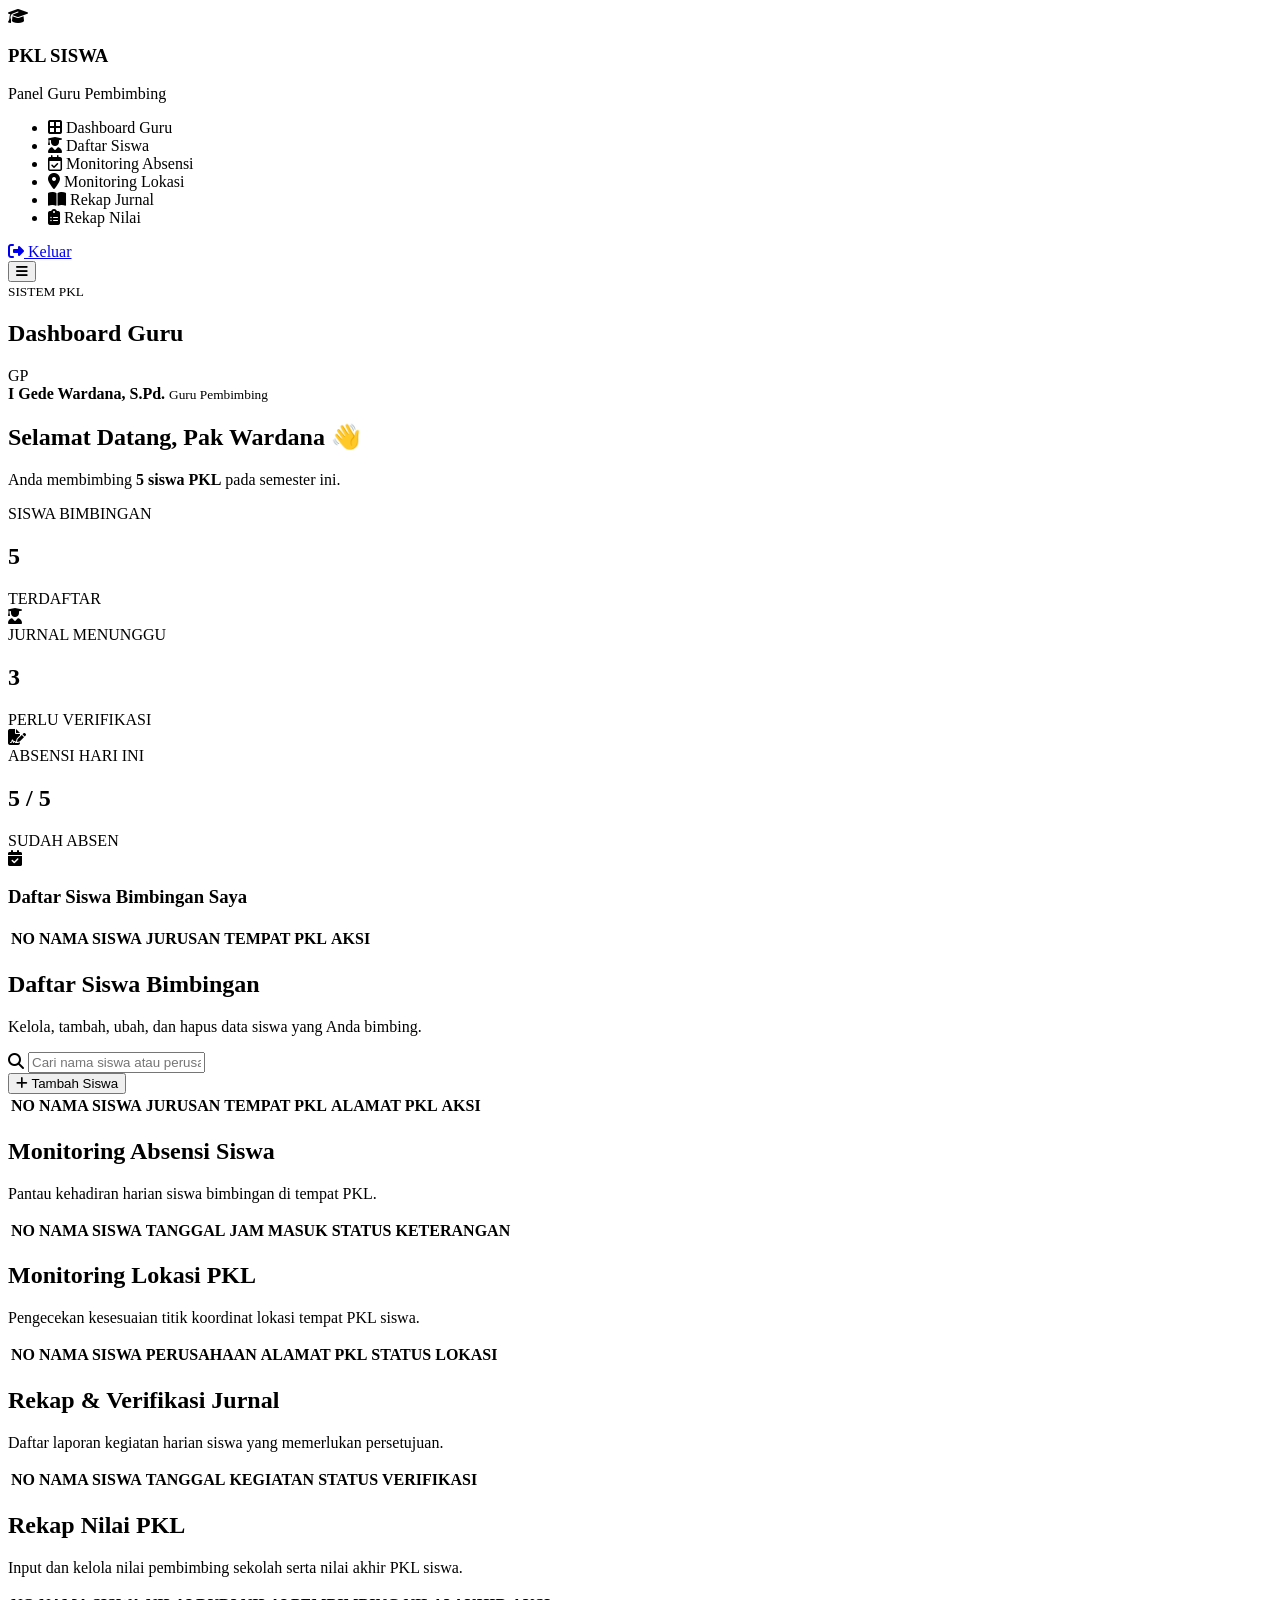
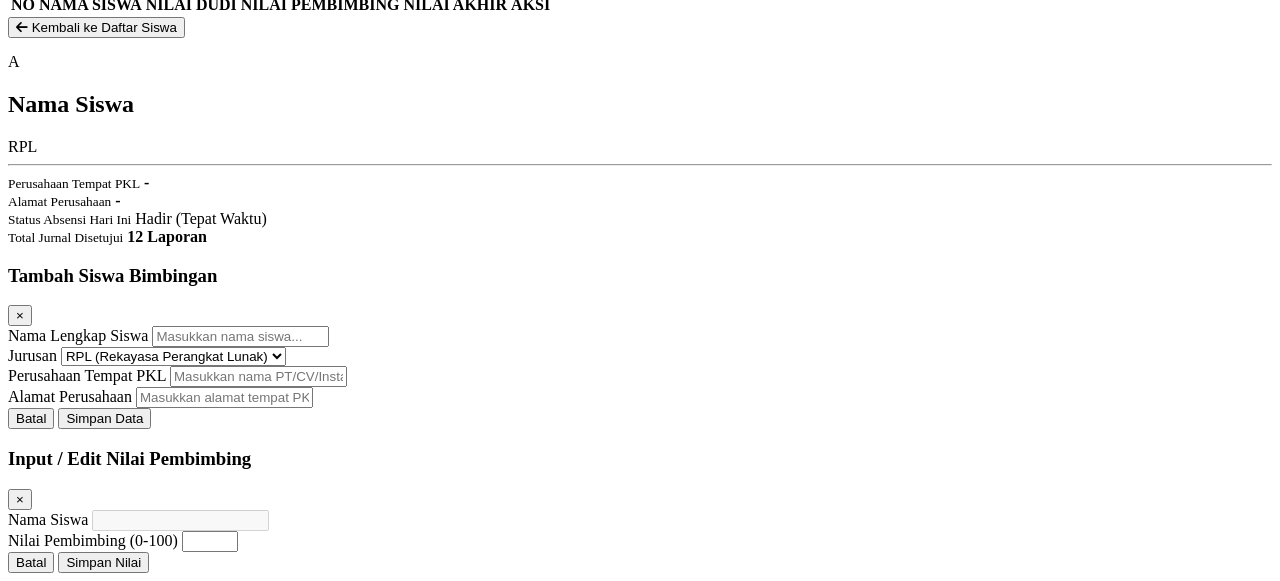
==== commit 6156b318: "Add files via upload" ====
--- a/index.html
+++ b/index.html
@@ -1,87 +1,410 @@
-<!DOCTYPE html>
-<html lang="id">
-<head>
-<meta charset="UTF-8">
-<meta name="viewport" content="width=device-width,initial-scale=1">
-<title>Admin - Sistem PKL Siswa</title>
-<link rel="stylesheet" href="style.css">
-</head>
-<body>
-<aside id="sidebar">
-  <div class="brand"><img src="[data-uri]" id="logoimg"><div><strong>PKL SISWA</strong><small>Panel Admin</small></div></div>
-  <div class="navscroll">
-  <nav>
-    <a class="active" href="#dashboard"><i class="ic"><svg viewBox="0 0 24 24" fill="none" stroke="currentColor" stroke-width="2" stroke-linecap="round" stroke-linejoin="round"><rect x="3" y="3" width="7" height="9" rx="1.5"/><rect x="14" y="3" width="7" height="5" rx="1.5"/><rect x="14" y="12" width="7" height="9" rx="1.5"/><rect x="3" y="16" width="7" height="5" rx="1.5"/></svg></i><span>Dashboard</span></a>
-    <a href="#notifikasi"><i class="ic"><svg viewBox="0 0 24 24" fill="none" stroke="currentColor" stroke-width="2" stroke-linecap="round" stroke-linejoin="round"><path d="M18 8a6 6 0 0 0-12 0c0 7-3 9-3 9h18s-3-2-3-9"/><path d="M13.73 21a2 2 0 0 1-3.46 0"/></svg></i><span>Notifikasi</span></a>
-    <a href="#siswa"><i class="ic"><svg viewBox="0 0 24 24" fill="none" stroke="currentColor" stroke-width="2" stroke-linecap="round" stroke-linejoin="round"><circle cx="12" cy="8" r="4"/><path d="M4 21c0-4 4-6 8-6s8 2 8 6"/></svg></i><span>Daftar Siswa</span></a>
-    <a href="#nilai"><i class="ic"><svg viewBox="0 0 24 24" fill="none" stroke="currentColor" stroke-width="2" stroke-linecap="round" stroke-linejoin="round"><rect x="6" y="4" width="12" height="17" rx="2"/><path d="M9 4V3a1 1 0 0 1 1-1h4a1 1 0 0 1 1 1v1"/><path d="M9 12l2 2 4-4"/></svg></i><span>Nilai Pkl Siswa</span></a>
-    <a href="#chat"><i class="ic"><svg viewBox="0 0 24 24" fill="none" stroke="currentColor" stroke-width="2" stroke-linecap="round" stroke-linejoin="round"><path d="M21 11.5a8.5 8.5 0 0 1-8.5 8.5 8.4 8.4 0 0 1-3.8-.9L3 21l1.9-5.7A8.5 8.5 0 1 1 21 11.5z"/></svg></i><span>Chat</span></a>
-    <a href="#admin2"><i class="ic"><svg viewBox="0 0 24 24" fill="none" stroke="currentColor" stroke-width="2" stroke-linecap="round" stroke-linejoin="round"><path d="M16 21v-2a4 4 0 0 0-4-4H6a4 4 0 0 0-4 4v2"/><circle cx="9" cy="7" r="4"/><path d="M22 21v-2a4 4 0 0 0-3-3.87"/><path d="M16 3.13a4 4 0 0 1 0 7.75"/></svg></i><span>Daftar Admin</span></a>
-    <a href="#guru"><i class="ic"><svg viewBox="0 0 24 24" fill="none" stroke="currentColor" stroke-width="2" stroke-linecap="round" stroke-linejoin="round"><circle cx="9" cy="8" r="4"/><path d="M2 21c0-4 3.5-6 7-6s7 2 7 6"/><path d="M16 11l2 2 4-4"/></svg></i><span>Daftar Guru</span></a>
-    <a href="#monitoring"><i class="ic"><svg viewBox="0 0 24 24" fill="none" stroke="currentColor" stroke-width="2" stroke-linecap="round" stroke-linejoin="round"><path d="M3 12h4l2 8 4-16 2 8h6"/></svg></i><span>Monitoring</span></a>
-    <a href="#penempatan"><i class="ic"><svg viewBox="0 0 24 24" fill="none" stroke="currentColor" stroke-width="2" stroke-linecap="round" stroke-linejoin="round"><rect x="4" y="3" width="16" height="18" rx="1"/><path d="M9 21v-4h6v4"/><path d="M8 7h1M8 11h1M15 7h1M15 11h1"/></svg></i><span>Tempat Pkl Siswa</span></a>
-    <a href="#rekomendasi"><i class="ic"><svg viewBox="0 0 24 24" fill="none" stroke="currentColor" stroke-width="2" stroke-linecap="round" stroke-linejoin="round"><path d="M3 21V10l5 3V10l5 3V7l5 4v10z"/><path d="M3 21h18"/></svg></i><span>Tempat Rekomendasi</span></a>
-    <a href="#jurusan"><i class="ic"><svg viewBox="0 0 24 24" fill="none" stroke="currentColor" stroke-width="2" stroke-linecap="round" stroke-linejoin="round"><path d="M2 9l10-5 10 5-10 5-10-5z"/><path d="M6 11v5c0 1.5 3 3 6 3s6-1.5 6-3v-5"/></svg></i><span>Jurusan</span></a>
-    <a href="#absensi"><i class="ic"><svg viewBox="0 0 24 24" fill="none" stroke="currentColor" stroke-width="2" stroke-linecap="round" stroke-linejoin="round"><rect x="3" y="4" width="18" height="17" rx="2"/><path d="M16 2v4M8 2v4M3 10h18"/><path d="M9 15l2 2 4-4"/></svg></i><span>Absensi</span></a>
-    <a href="#berkas"><i class="ic"><svg viewBox="0 0 24 24" fill="none" stroke="currentColor" stroke-width="2" stroke-linecap="round" stroke-linejoin="round"><path d="M3 6a1 1 0 0 1 1-1h5l2 2h9a1 1 0 0 1 1 1v10a1 1 0 0 1-1 1H4a1 1 0 0 1-1-1z"/></svg></i><span>Berkas</span></a>
-    <a href="#jurnal"><i class="ic"><svg viewBox="0 0 24 24" fill="none" stroke="currentColor" stroke-width="2" stroke-linecap="round" stroke-linejoin="round"><path d="M5 4a2 2 0 0 1 2-2h11v18H7a2 2 0 0 0-2 2z"/><path d="M5 22V4"/><path d="M9 7h6M9 11h6"/></svg></i><span>Jurnal PKL</span></a>
-  </nav>
-  </div>
-  <button class="logout" onclick="out()"><i class="ic"><svg viewBox="0 0 24 24" fill="none" stroke="currentColor" stroke-width="2" stroke-linecap="round" stroke-linejoin="round"><path d="M9 21H5a2 2 0 0 1-2-2V5a2 2 0 0 1 2-2h4"/><path d="M16 17l5-5-5-5"/><path d="M21 12H9"/></svg></i><span>Logout</span></button>
-</aside>
-<div id="backdrop" onclick="toggleMenu()"></div>
-
-<main>
-<header>
-  <button class="menu" onclick="toggleMenu()"><svg viewBox="0 0 24 24" fill="none" stroke="currentColor" stroke-width="2" stroke-linecap="round" stroke-linejoin="round"><path d="M4 7h16M4 12h16M4 17h16"/></svg></button>
-  <div><small>SISTEM PKL</small><h1 id="title">Dashboard Admin</h1></div>
-  <div class="account"><span class="avatar">AD</span><b>Administrator</b></div>
-</header>
-
-<div id="view"></div>
-</main>
-
-<div id="bottom"></div>
-<div id="modal" class="modal"><div class="modalbox" id="mbox"></div></div>
-
-<div id="auth" class="auth">
- <i class="ab ab1"></i><i class="ab ab2"></i><i class="ab ab3"></i>
- <div class="acard" id="acard">
-  <form class="apanel fl" id="fLogin" onsubmit="doLogin(event)" autocomplete="on">
-   <div class="abrand"><img class="alogo" alt=""><div><b>PKL SISWA</b><small>Panel Admin · SMK TI Bali Global</small></div></div>
-   <h2>Selamat datang kembali</h2><p class="asub">Masuk untuk mengelola data PKL.</p>
-   <div class="amsg" id="msgL"></div>
-   <div class="rsel" id="rsel"><button type="button" class="rbtn" onclick="rTog()"><span class="ric"><svg viewBox="0 0 24 24"><circle cx="12" cy="8" r="4"/><path d="M4 21c0-4 4-6 8-6s8 2 8 6"/></svg></span><span class="rtxt"><small>Masuk sebagai</small><b id="rlabel">Admin</b></span><svg class="rchev" viewBox="0 0 24 24"><path d="M6 9l6 6 6-6"/></svg></button>
-    <div class="rmenu" id="rmenu">
-     <button type="button" class="rop" data-r="Administrator" onclick="setRole('Administrator')"><span>Admin</span></button>
-     <button type="button" class="rop" data-r="Pembimbing Guru" onclick="setRole('Pembimbing Guru')"><span>Pembimbing Guru</span></button>
-     <button type="button" class="rop" data-r="Pembimbing Industri" onclick="setRole('Pembimbing Industri')"><span>Pembimbing Industri</span></button>
-     <button type="button" class="rop" data-r="Siswa" onclick="setRole('Siswa')"><span>Siswa</span></button>
-    </div></div>
-   <label>Username<span class="af"><svg viewBox="0 0 24 24"><circle cx="12" cy="8" r="4"/><path d="M4 21c0-4 4-6 8-6s8 2 8 6"/></svg><input id="lu" placeholder="Masukkan username" autocomplete="username" required></span></label>
-   <label>Password<span class="af"><svg viewBox="0 0 24 24"><rect x="4" y="11" width="16" height="10" rx="2"/><path d="M8 11V8a4 4 0 0 1 8 0v3"/></svg><input id="lp" type="password" placeholder="Masukkan password" autocomplete="current-password" required><button type="button" class="eye" onclick="eyeT('lp')" aria-label="Tampilkan password"><svg viewBox="0 0 24 24"><path d="M2 12s4-7 10-7 10 7 10 7-4 7-10 7S2 12 2 12z"/><circle cx="12" cy="12" r="3"/></svg></button></span></label>
-   <div class="arow"><label class="chkl"><input type="checkbox" id="lr"> Ingat saya</label></div>
-   <button class="abtn" type="submit">Masuk</button>
-      <p class="amob">Belum punya akun? <a href="#" onclick="swAuth(1);return false">Daftar</a></p>
-  </form>
-  <form class="apanel fr" id="fReg" onsubmit="doReg(event)" autocomplete="off">
-   <h2>Buat akun baru</h2><p class="asub">Untuk Admin/Pembimbing. Akun siswa dibuat admin di Daftar Siswa.</p>
-   <div class="amsg" id="msgR"></div>
-   <label>Kategori<span class="af"><select id="rk" onchange="rkc()"><option value="Pembimbing Guru">Pembimbing Guru</option><option value="Pembimbing Industri">Pembimbing Industri</option><option value="Administrator">Administrator</option></select></span></label>
-   <label id="rtw" style="display:none">Perusahaan<span class="af"><select id="rt"></select></span></label>
-   <label>Nama lengkap<span class="af"><svg viewBox="0 0 24 24"><circle cx="12" cy="8" r="4"/><path d="M4 21c0-4 4-6 8-6s8 2 8 6"/></svg><input id="rn" placeholder="Nama lengkap" required></span></label>
-   <label>Username<span class="af"><svg viewBox="0 0 24 24"><path d="M16 12a4 4 0 1 1-8 0 4 4 0 0 1 8 0z"/><path d="M16 12v1.5a2.5 2.5 0 0 0 5 0V12a9 9 0 1 0-3.5 7"/></svg><input id="ru" placeholder="Pilih username" required></span></label>
-   <label>Password<span class="af"><svg viewBox="0 0 24 24"><rect x="4" y="11" width="16" height="10" rx="2"/><path d="M8 11V8a4 4 0 0 1 8 0v3"/></svg><input id="rp" type="password" placeholder="Minimal 6 karakter" required><button type="button" class="eye" onclick="eyeT('rp')" aria-label="Tampilkan password"><svg viewBox="0 0 24 24"><path d="M2 12s4-7 10-7 10 7 10 7-4 7-10 7S2 12 2 12z"/><circle cx="12" cy="12" r="3"/></svg></button></span></label>
-   <label>Ulangi password<span class="af"><svg viewBox="0 0 24 24"><rect x="4" y="11" width="16" height="10" rx="2"/><path d="M8 11V8a4 4 0 0 1 8 0v3"/></svg><input id="rp2" type="password" placeholder="Ulangi password" required></span></label>
-   <button class="abtn" type="submit">Buat Akun</button>
-   <p class="amob">Sudah punya akun? <a href="#" onclick="swAuth(0);return false">Masuk</a></p>
-  </form>
-  <div class="aov" id="aov">
-   <div class="ovc ovA"><div class="ovi"><img class="alogo" alt=""></div><h3>Belum punya akun?</h3><p>Daftar sebagai Pembimbing Guru atau Pembimbing Industri untuk mulai menggunakan sistem.</p><button type="button" onclick="swAuth(1)">Buat Akun Baru</button></div>
-   <div class="ovc ovB"><div class="ovi"><img class="alogo" alt=""></div><h3>Sudah punya akun?</h3><p>Masuk untuk melanjutkan ke panel Sistem PKL Siswa.</p><button type="button" onclick="swAuth(0)">Masuk</button></div>
-  </div>
- </div>
-</div>
-<script src="script.js"></script>
-</body>
-</html>
+<!DOCTYPE html>
+<html lang="id">
+<head>
+    <meta charset="UTF-8">
+    <meta name="viewport" content="width=device-width, initial-scale=1.0">
+    <title>PKL SISWA - Panel Guru Pembimbing</title>
+    <link rel="stylesheet" href="style.css">
+    <!-- Font Awesome Icons -->
+    <link rel="stylesheet" href="https://cdnjs.cloudflare.com/ajax/libs/font-awesome/6.4.0/css/all.min.css">
+</head>
+<body>
+
+    <div class="app-container">
+        <!-- SIDEBAR NAVIGASI DI SEBELAH KIRI -->
+        <aside class="sidebar" id="sidebar">
+            <div class="sidebar-brand">
+                <div class="brand-logo">
+                    <i class="fa-solid fa-graduation-cap"></i>
+                </div>
+                <div class="brand-text">
+                    <h3>PKL SISWA</h3>
+                    <span>Panel Guru Pembimbing</span>
+                </div>
+            </div>
+
+            <!-- List Menu -->
+            <ul class="sidebar-menu">
+                <li class="menu-item active" onclick="switchTab('dashboard', this)">
+                    <i class="fa-solid fa-border-all"></i>
+                    <span>Dashboard Guru</span>
+                </li>
+                <li class="menu-item" onclick="switchTab('siswa', this)">
+                    <i class="fa-solid fa-user-graduate"></i>
+                    <span>Daftar Siswa</span>
+                </li>
+                <li class="menu-item" onclick="switchTab('absensi', this)">
+                    <i class="fa-regular fa-calendar-check"></i>
+                    <span>Monitoring Absensi</span>
+                </li>
+                <li class="menu-item" onclick="switchTab('lokasi', this)">
+                    <i class="fa-solid fa-location-dot"></i>
+                    <span>Monitoring Lokasi</span>
+                </li>
+                <li class="menu-item" onclick="switchTab('jurnal', this)">
+                    <i class="fa-solid fa-book-open"></i>
+                    <span>Rekap Jurnal</span>
+                </li>
+                <li class="menu-item" onclick="switchTab('nilai', this)">
+                    <i class="fa-solid fa-clipboard-list"></i>
+                    <span>Rekap Nilai</span>
+                </li>
+            </ul>
+
+            <div class="sidebar-footer">
+                <a href="#" class="logout-link">
+                    <i class="fa-solid fa-right-from-bracket"></i>
+                    <span>Keluar</span>
+                </a>
+            </div>
+        </aside>
+
+        <!-- AREA UTAMA / KONTEN KANAN -->
+        <div class="main-content">
+            <!-- Header Atas -->
+            <header class="top-header">
+                <div class="header-left">
+                    <button class="btn-toggle-sidebar" onclick="toggleSidebar()">
+                        <i class="fa-solid fa-bars"></i>
+                    </button>
+                    <div class="header-title">
+                        <small>SISTEM PKL</small>
+                        <h2 id="currentPageTitle">Dashboard Guru</h2>
+                    </div>
+                </div>
+                <div class="header-right">
+                    <div class="user-profile">
+                        <div class="avatar">GP</div>
+                        <div class="user-detail">
+                            <strong>I Gede Wardana, S.Pd.</strong>
+                            <small>Guru Pembimbing</small>
+                        </div>
+                    </div>
+                </div>
+            </header>
+
+            <!-- Isi Konten Dinamis -->
+            <main class="page-body">
+
+                <!-- 1. DASHBOARD GURU -->
+                <section id="tab-dashboard" class="tab-pane active fade-in">
+                    <div class="welcome-banner">
+                        <div class="banner-text">
+                            <h2>Selamat Datang, Pak Wardana 👋</h2>
+                            <p>Anda membimbing <strong id="dashTotalSiswa">5 siswa PKL</strong> pada semester ini.</p>
+                        </div>
+                    </div>
+
+                    <!-- Cards Ringkasan -->
+                    <div class="cards-grid">
+                        <div class="summary-card" onclick="switchTab('siswa', getMenuItem(1))">
+                            <div class="card-info">
+                                <span class="card-label">SISWA BIMBINGAN</span>
+                                <h2 class="card-value" id="cardTotalSiswa">5</h2>
+                                <span class="card-sub">TERDAFTAR</span>
+                            </div>
+                            <div class="card-icon icon-pink">
+                                <i class="fa-solid fa-user-graduate"></i>
+                            </div>
+                        </div>
+
+                        <div class="summary-card" onclick="switchTab('jurnal', getMenuItem(4))">
+                            <div class="card-info">
+                                <span class="card-label">JURNAL MENUNGGU</span>
+                                <h2 class="card-value">3</h2>
+                                <span class="card-sub">PERLU VERIFIKASI</span>
+                            </div>
+                            <div class="card-icon icon-orange">
+                                <i class="fa-solid fa-file-signature"></i>
+                            </div>
+                        </div>
+
+                        <div class="summary-card" onclick="switchTab('absensi', getMenuItem(2))">
+                            <div class="card-info">
+                                <span class="card-label">ABSENSI HARI INI</span>
+                                <h2 class="card-value">5 / 5</h2>
+                                <span class="card-sub">SUDAH ABSEN</span>
+                            </div>
+                            <div class="card-icon icon-green">
+                                <i class="fa-solid fa-calendar-check"></i>
+                            </div>
+                        </div>
+                    </div>
+
+                    <!-- Tabel Ringkasan Siswa -->
+                    <div class="content-box">
+                        <div class="box-header">
+                            <h3>Daftar Siswa Bimbingan Saya</h3>
+                        </div>
+                        <div class="table-responsive">
+                            <table class="data-table">
+                                <thead>
+                                    <tr>
+                                        <th>NO</th>
+                                        <th>NAMA SISWA</th>
+                                        <th>JURUSAN</th>
+                                        <th>TEMPAT PKL</th>
+                                        <th>AKSI</th>
+                                    </tr>
+                                </thead>
+                                <tbody id="dashSiswaBody"></tbody>
+                            </table>
+                        </div>
+                    </div>
+                </section>
+
+
+                <!-- 2. DAFTAR SISWA (FITUR CRUDS) -->
+                <section id="tab-siswa" class="tab-pane fade-in">
+                    <div class="section-banner">
+                        <h2>Daftar Siswa Bimbingan</h2>
+                        <p>Kelola, tambah, ubah, dan hapus data siswa yang Anda bimbing.</p>
+                    </div>
+
+                    <div class="filter-box">
+                        <div class="search-and-btn">
+                            <div class="search-input">
+                                <i class="fa-solid fa-magnifying-glass"></i>
+                                <input type="text" id="searchSiswaInput" placeholder="Cari nama siswa atau perusahaan..." onkeyup="filterSiswa()">
+                            </div>
+                            <!-- Tombol Tambah Siswa -->
+                            <button class="btn-add-student" onclick="openAddSiswaModal()">
+                                <i class="fa-solid fa-plus"></i> Tambah Siswa
+                            </button>
+                        </div>
+                    </div>
+
+                    <div class="content-box">
+                        <div class="table-responsive">
+                            <table class="data-table">
+                                <thead>
+                                    <tr>
+                                        <th>NO</th>
+                                        <th>NAMA SISWA</th>
+                                        <th>JURUSAN</th>
+                                        <th>TEMPAT PKL</th>
+                                        <th>ALAMAT PKL</th>
+                                        <th style="text-align: center;">AKSI</th>
+                                    </tr>
+                                </thead>
+                                <tbody id="siswaTableBody"></tbody>
+                            </table>
+                        </div>
+                    </div>
+                </section>
+
+
+                <!-- 3. MONITORING ABSENSI -->
+                <section id="tab-absensi" class="tab-pane fade-in">
+                    <div class="section-banner">
+                        <h2>Monitoring Absensi Siswa</h2>
+                        <p>Pantau kehadiran harian siswa bimbingan di tempat PKL.</p>
+                    </div>
+
+                    <div class="content-box">
+                        <div class="table-responsive">
+                            <table class="data-table">
+                                <thead>
+                                    <tr>
+                                        <th>NO</th>
+                                        <th>NAMA SISWA</th>
+                                        <th>TANGGAL</th>
+                                        <th>JAM MASUK</th>
+                                        <th>STATUS</th>
+                                        <th>KETERANGAN</th>
+                                    </tr>
+                                </thead>
+                                <tbody id="absensiTableBody"></tbody>
+                            </table>
+                        </div>
+                    </div>
+                </section>
+
+
+                <!-- 4. MONITORING LOKASI -->
+                <section id="tab-lokasi" class="tab-pane fade-in">
+                    <div class="section-banner">
+                        <h2>Monitoring Lokasi PKL</h2>
+                        <p>Pengecekan kesesuaian titik koordinat lokasi tempat PKL siswa.</p>
+                    </div>
+
+                    <div class="content-box">
+                        <div class="table-responsive">
+                            <table class="data-table">
+                                <thead>
+                                    <tr>
+                                        <th>NO</th>
+                                        <th>NAMA SISWA</th>
+                                        <th>PERUSAHAAN</th>
+                                        <th>ALAMAT PKL</th>
+                                        <th>STATUS LOKASI</th>
+                                    </tr>
+                                </thead>
+                                <tbody id="lokasiTableBody"></tbody>
+                            </table>
+                        </div>
+                    </div>
+                </section>
+
+
+                <!-- 5. REKAP JURNAL -->
+                <section id="tab-jurnal" class="tab-pane fade-in">
+                    <div class="section-banner">
+                        <h2>Rekap & Verifikasi Jurnal</h2>
+                        <p>Daftar laporan kegiatan harian siswa yang memerlukan persetujuan.</p>
+                    </div>
+
+                    <div class="content-box">
+                        <div class="table-responsive">
+                            <table class="data-table">
+                                <thead>
+                                    <tr>
+                                        <th>NO</th>
+                                        <th>NAMA SISWA</th>
+                                        <th>TANGGAL</th>
+                                        <th>KEGIATAN</th>
+                                        <th>STATUS</th>
+                                        <th>VERIFIKASI</th>
+                                    </tr>
+                                </thead>
+                                <tbody id="jurnalTableBody"></tbody>
+                            </table>
+                        </div>
+                    </div>
+                </section>
+
+
+                <!-- 6. REKAP NILAI -->
+                <section id="tab-nilai" class="tab-pane fade-in">
+                    <div class="section-banner">
+                        <h2>Rekap Nilai PKL</h2>
+                        <p>Input dan kelola nilai pembimbing sekolah serta nilai akhir PKL siswa.</p>
+                    </div>
+
+                    <div class="content-box">
+                        <div class="table-responsive">
+                            <table class="data-table">
+                                <thead>
+                                    <tr>
+                                        <th>NO</th>
+                                        <th>NAMA SISWA</th>
+                                        <th>NILAI DUDI</th>
+                                        <th>NILAI PEMBIMBING</th>
+                                        <th>NILAI AKHIR</th>
+                                        <th>AKSI</th>
+                                    </tr>
+                                </thead>
+                                <tbody id="nilaiTableBody"></tbody>
+                            </table>
+                        </div>
+                    </div>
+                </section>
+
+
+                <!-- 7. DETAIL SISWA -->
+                <section id="tab-detail" class="tab-pane fade-in">
+                    <button class="btn-back" onclick="switchTab('siswa', getMenuItem(1))">
+                        <i class="fa-solid fa-arrow-left"></i> Kembali ke Daftar Siswa
+                    </button>
+
+                    <div class="content-box" style="margin-top: 15px;">
+                        <div class="student-profile-header">
+                            <div class="big-avatar" id="detAvatar">A</div>
+                            <div>
+                                <h2 id="detNama">Nama Siswa</h2>
+                                <span class="badge badge-blue" id="detJurusan">RPL</span>
+                            </div>
+                        </div>
+
+                        <hr class="separator">
+
+                        <div class="detail-info-grid">
+                            <div class="info-item">
+                                <small>Perusahaan Tempat PKL</small>
+                                <strong id="detPerusahaan">-</strong>
+                            </div>
+                            <div class="info-item">
+                                <small>Alamat Perusahaan</small>
+                                <strong id="detAlamat">-</strong>
+                            </div>
+                            <div class="info-item">
+                                <small>Status Absensi Hari Ini</small>
+                                <span class="badge badge-green">Hadir (Tepat Waktu)</span>
+                            </div>
+                            <div class="info-item">
+                                <small>Total Jurnal Disetujui</small>
+                                <strong>12 Laporan</strong>
+                            </div>
+                        </div>
+                    </div>
+                </section>
+
+            </main>
+        </div>
+    </div>
+
+    <!-- MODAL FORM TAMBAH / EDIT SISWA -->
+    <div class="modal-overlay" id="siswaModal">
+        <div class="modal-card fade-in">
+            <div class="modal-header">
+                <h3 id="modalSiswaTitle">Tambah Siswa Bimbingan</h3>
+                <button class="btn-close-modal" onclick="closeSiswaModal()">&times;</button>
+            </div>
+            <form onsubmit="saveSiswa(event)">
+                <input type="hidden" id="editSiswaId">
+                <div class="form-group">
+                    <label>Nama Lengkap Siswa</label>
+                    <input type="text" id="formNamaSiswa" placeholder="Masukkan nama siswa..." required>
+                </div>
+                <div class="form-group">
+                    <label>Jurusan</label>
+                    <select id="formJurusanSiswa" required class="form-control">
+                        <option value="RPL">RPL (Rekayasa Perangkat Lunak)</option>
+                        <option value="TKJ">TKJ (Teknik Komputer Jaringan)</option>
+                        <option value="MM">MM (Multimedia)</option>
+                    </select>
+                </div>
+                <div class="form-group">
+                    <label>Perusahaan Tempat PKL</label>
+                    <input type="text" id="formPerusahaanSiswa" placeholder="Masukkan nama PT/CV/Instansi..." required>
+                </div>
+                <div class="form-group">
+                    <label>Alamat Perusahaan</label>
+                    <input type="text" id="formAlamatSiswa" placeholder="Masukkan alamat tempat PKL..." required>
+                </div>
+                <div class="modal-actions">
+                    <button type="button" class="btn-cancel" onclick="closeSiswaModal()">Batal</button>
+                    <button type="submit" class="btn-save">Simpan Data</button>
+                </div>
+            </form>
+        </div>
+    </div>
+
+    <!-- MODAL EDIT NILAI -->
+    <div class="modal-overlay" id="editNilaiModal">
+        <div class="modal-card fade-in">
+            <div class="modal-header">
+                <h3>Input / Edit Nilai Pembimbing</h3>
+                <button class="btn-close-modal" onclick="closeModal()">&times;</button>
+            </div>
+            <form onsubmit="saveNilai(event)">
+                <input type="hidden" id="editStudentIdx">
+                <div class="form-group">
+                    <label>Nama Siswa</label>
+                    <input type="text" id="modalStudentName" disabled>
+                </div>
+                <div class="form-group">
+                    <label>Nilai Pembimbing (0-100)</label>
+                    <input type="number" id="modalStudentScore" min="0" max="100" required>
+                </div>
+                <div class="modal-actions">
+                    <button type="button" class="btn-cancel" onclick="closeModal()">Batal</button>
+                    <button type="submit" class="btn-save">Simpan Nilai</button>
+                </div>
+            </form>
+        </div>
+    </div>
+
+    <script src="script.js"></script>
+</body>
+</html>
